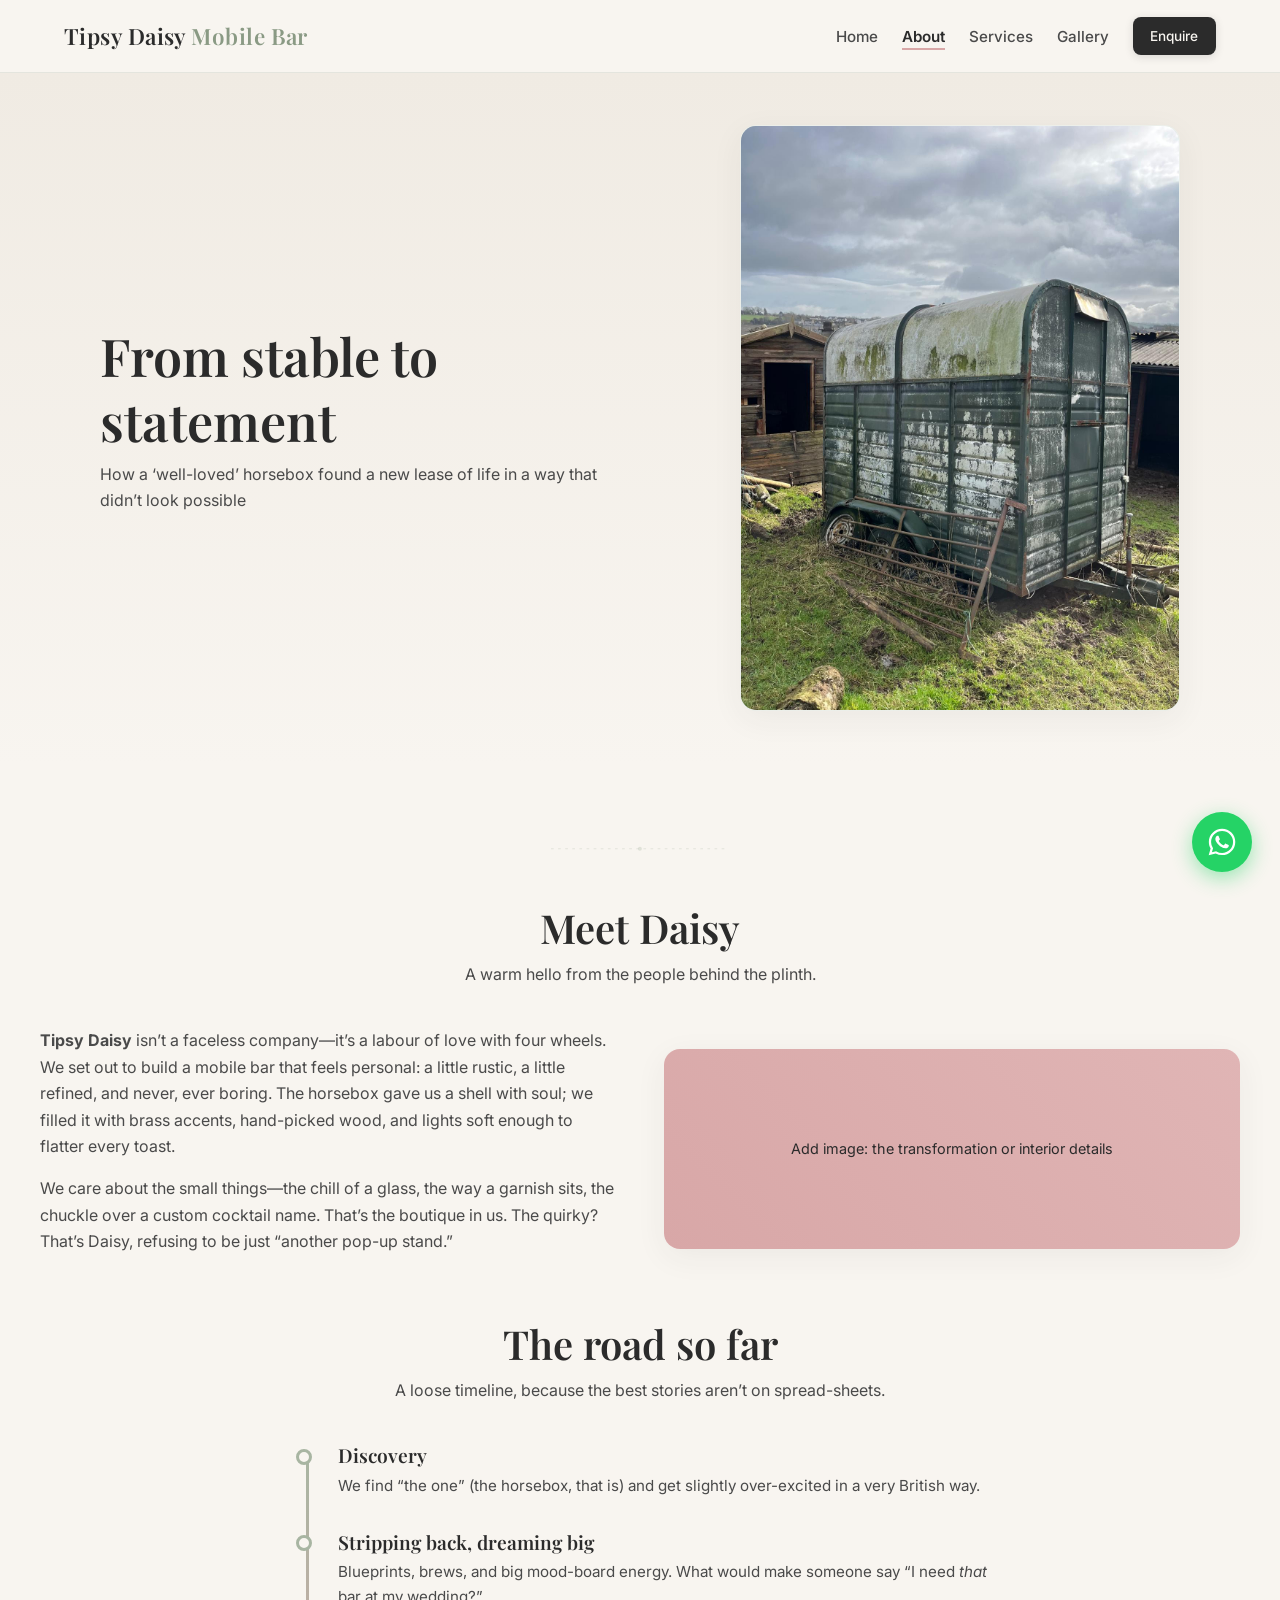
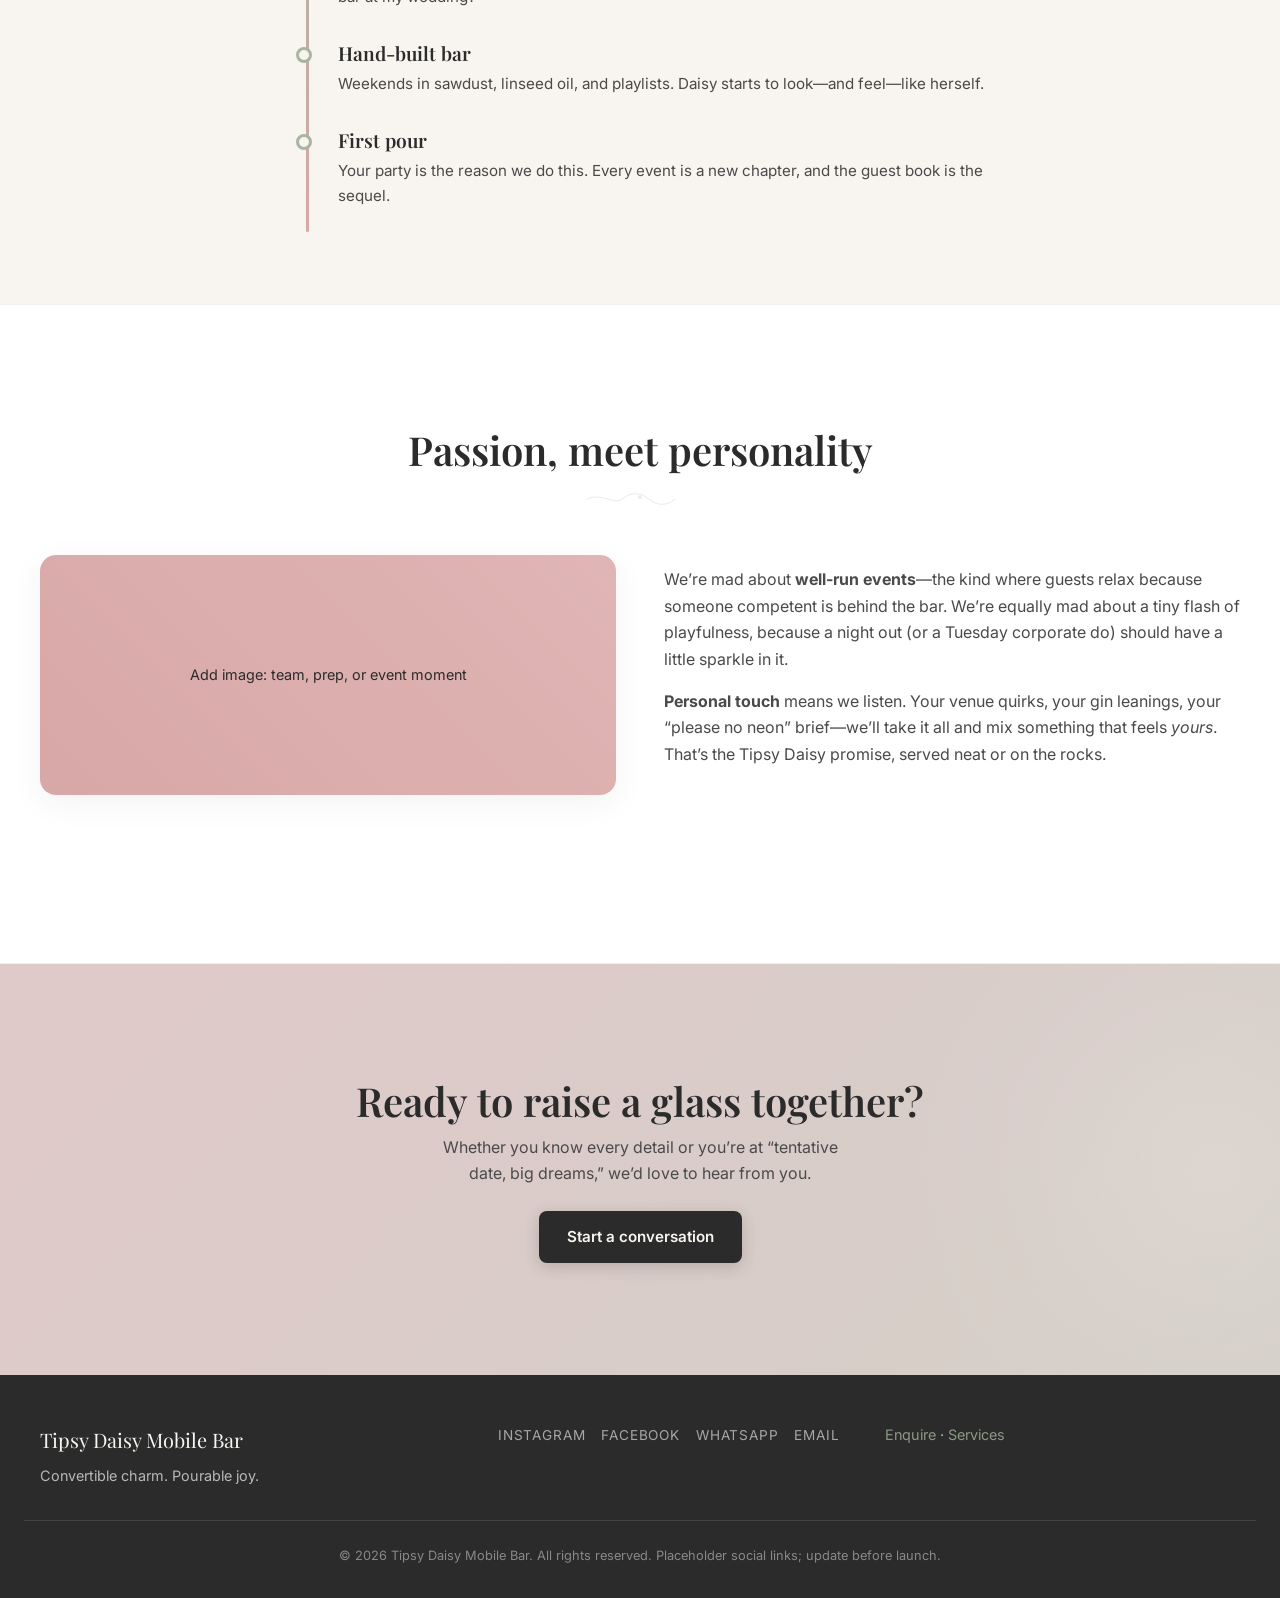
==== about.html @ b62157f1 "Show the original horsebox beside the About story heading. Place the customer’s farmyard photo with " ====
<!DOCTYPE html>
<html lang="en-GB">
  <head>
    <meta charset="utf-8" />
    <meta name="viewport" content="width=device-width, initial-scale=1" />
    <meta
      name="description"
      content="The story of Tipsy Daisy: from horsebox to hand-crafted mobile bar. Passion, personality, and pour-perfect service."
    />
    <title>Our Story | Tipsy Daisy Mobile Bar</title>
    <link rel="canonical" href="https://nyelemma.github.io/Tipsy-Daisy/about.html" />
    <meta name="robots" content="index, follow" />
    <meta name="theme-color" content="#A8B5A2" />
    <meta property="og:type" content="website" />
    <meta property="og:site_name" content="Tipsy Daisy Mobile Bar" />
    <meta property="og:title" content="Our Story | Tipsy Daisy Mobile Bar" />
    <meta property="og:description" content="The story of Tipsy Daisy: from horsebox to hand-crafted mobile bar. Passion, personality, and pour-perfect service." />
    <meta property="og:url" content="https://nyelemma.github.io/Tipsy-Daisy/about.html" />
    <meta property="og:image" content="https://nyelemma.github.io/Tipsy-Daisy/images/hero-horsebox.png" />
    <meta property="og:locale" content="en_GB" />
    <meta name="twitter:card" content="summary_large_image" />
    <meta name="twitter:title" content="Our Story | Tipsy Daisy Mobile Bar" />
    <meta name="twitter:description" content="The story of Tipsy Daisy: from horsebox to hand-crafted mobile bar. Passion, personality, and pour-perfect service." />
    <meta name="twitter:image" content="https://nyelemma.github.io/Tipsy-Daisy/images/hero-horsebox.png" />
    <link rel="icon" href="favicon.svg" type="image/svg+xml" />
    <link rel="preconnect" href="https://fonts.googleapis.com" />
    <link rel="preconnect" href="https://fonts.gstatic.com" crossorigin />
    <link
      href="https://fonts.googleapis.com/css2?family=Inter:wght@400;500;600&family=Playfair+Display:ital,wght@0,500;0,600;0,700;1,500&display=swap"
      rel="stylesheet"
    />
    <link rel="stylesheet" href="css/styles.css" />
  </head>
  <body>
    <a class="skip-link" href="#main">Skip to content</a>
    <header class="site-header" role="banner">
      <div class="header-inner">
        <a class="logo" href="index.html">Tipsy Daisy <span>Mobile Bar</span></a>
        <button
          class="nav-toggle"
          type="button"
          aria-expanded="false"
          aria-controls="primary-nav"
        >
          <span class="sr-only">Menu</span>
          <svg viewBox="0 0 24 24" fill="none" stroke="currentColor" stroke-width="2" aria-hidden="true">
            <path d="M3 6h18M3 12h18M3 18h18" />
          </svg>
        </button>
        <nav class="main-nav" aria-label="Main">
          <ul class="nav-list" id="primary-nav">
            <li><a href="index.html">Home</a></li>
            <li><a href="about.html" aria-current="page">About</a></li>
            <li><a href="services.html">Services</a></li>
            <li><a href="gallery.html">Gallery</a></li>
            <li><a href="contact.html" class="btn btn-primary nav-cta">Enquire</a></li>
          </ul>
        </nav>
      </div>
    </header>

    <main id="main">
      <header class="page-hero page-hero--story">
        <div class="page-hero-story">
          <div class="page-hero-copy">
            <h1>From stable to statement</h1>
            <p>
              How a ‘well-loved’ horsebox found a new lease of life in a way that didn’t look possible
            </p>
          </div>
          <figure class="page-hero-photo">
            <img
              src="images/about-original-horsebox.jpg"
              alt="The original weathered green horsebox in a farmyard, before it was converted into the Tipsy Daisy bar"
              width="1200"
              height="1600"
              loading="eager"
              fetchpriority="high"
            />
          </figure>
        </div>
      </header>

      <section aria-labelledby="story-1">
        <div class="section-inner">
          <svg
            class="floral-divider"
            viewBox="0 0 200 36"
            fill="none"
            xmlns="http://www.w3.org/2000/svg"
            aria-hidden="true"
          >
            <path
              d="M0 20h200"
              stroke="currentColor"
              stroke-width="1.2"
              stroke-dasharray="3 5"
              opacity="0.35"
            />
            <circle cx="100" cy="20" r="2.2" fill="currentColor" opacity="0.4" />
          </svg>
          <h2 id="story-1" class="section-title" style="margin-top: 0">Meet Daisy</h2>
          <p class="section-intro">A warm hello from the people behind the plinth.</p>
          <div class="story-block">
            <div class="story-text">
              <p>
                <strong>Tipsy Daisy</strong> isn’t a faceless company—it’s a labour of love with four
                wheels. We set out to build a mobile bar that feels personal: a little rustic, a
                little refined, and never, ever boring. The horsebox gave us a shell with soul; we
                filled it with brass accents, hand-picked wood, and lights soft enough to flatter
                every toast.
              </p>
              <p>
                We care about the small things—the chill of a glass, the way a garnish sits, the
                chuckle over a custom cocktail name. That’s the boutique in us. The quirky? That’s
                Daisy, refusing to be just “another pop-up stand.”
              </p>
            </div>
            <div class="story-img" role="img" aria-label="Add image: transformation before/after or bar interior">Add image: the transformation or interior details</div>
          </div>

          <h2 class="section-title" style="margin-top: 3rem">The road so far</h2>
          <p class="section-intro">A loose timeline, because the best stories aren’t on spread-sheets.</p>
          <ol class="timeline" aria-label="Milestones">
            <li>
              <h3>Discovery</h3>
              <p>We find “the one” (the horsebox, that is) and get slightly over-excited in a very British way.</p>
            </li>
            <li>
              <h3>Stripping back, dreaming big</h3>
              <p>Blueprints, brews, and big mood-board energy. What would make someone say “I need <em>that</em> bar at my wedding?”</p>
            </li>
            <li>
              <h3>Hand-built bar</h3>
              <p>Weekends in sawdust, linseed oil, and playlists. Daisy starts to look—and feel—like herself.</p>
            </li>
            <li>
              <h3>First pour</h3>
              <p>Your party is the reason we do this. Every event is a new chapter, and the guest book is
                the sequel.</p>
            </li>
          </ol>
        </div>
      </section>

      <section class="testimonials" style="background: var(--white)" aria-labelledby="passion-title">
        <div class="section-inner" style="padding-top: 3.5rem; padding-bottom: 3.5rem">
          <h2 id="passion-title" class="section-title" style="margin-top: 0">Passion, meet personality</h2>
          <svg
            class="floral-divider"
            viewBox="0 0 200 36"
            fill="none"
            xmlns="http://www.w3.org/2000/svg"
            aria-hidden="true"
          >
            <path d="M40 18c20-8 30 8 40 0s20-8 30 0 20 8 30 0" stroke="currentColor" fill="none" stroke-width="1" opacity="0.4" />
            <circle cx="100" cy="16" r="2" fill="currentColor" opacity="0.35" />
          </svg>
          <div class="story-block story-block--reverse">
            <div class="story-text">
              <p>
                We’re mad about <strong>well-run events</strong>—the kind where guests relax because
                someone competent is behind the bar. We’re equally mad about a tiny flash of
                playfulness, because a night out (or a Tuesday corporate do) should have a little
                sparkle in it.
              </p>
              <p>
                <strong>Personal touch</strong> means we listen. Your venue quirks, your gin leanings, your
                “please no neon” brief—we’ll take it all and mix something that feels <em>yours</em>.
                That’s the Tipsy Daisy promise, served neat or on the rocks.
              </p>
            </div>
            <div class="story-img" style="min-height: 240px" role="img" aria-label="Add image: team or prep">
              Add image: team, prep, or event moment
            </div>
          </div>
        </div>
      </section>

      <section class="cta-band" style="background: linear-gradient(135deg, #e0c9c9 0%, #d4cfc8 100%)" aria-labelledby="cta-ab">
        <div class="section-inner" style="padding-top: 3rem; padding-bottom: 3rem">
          <h2 id="cta-ab" style="font-family: var(--font-serif); margin-top: 0">Ready to raise a glass together?</h2>
          <p>Whether you know every detail or you’re at “tentative date, big dreams,” we’d love to hear
            from you.</p>
          <a class="btn btn-primary" href="contact.html">Start a conversation</a>
        </div>
      </section>
    </main>

    <footer class="site-footer" role="contentinfo">
      <div class="footer-inner">
        <div>
          <p class="footer-brand">Tipsy Daisy Mobile Bar</p>
          <p class="mb-0">Convertible charm. Pourable joy.</p>
        </div>
        <div>
          <h2 class="sr-only">Social</h2>
          <ul class="footer-social">
            <li><a href="https://instagram.com/" rel="noopener noreferrer" target="_blank">Instagram</a></li>
            <li><a href="https://facebook.com/" rel="noopener noreferrer" target="_blank">Facebook</a></li>
            <li><a href="https://wa.me/447737043143" rel="noopener noreferrer" target="_blank">WhatsApp</a></li>
            <li><a href="mailto:Harrietpatterson@live.com">Email</a></li>
          </ul>
        </div>
        <div>
          <p>
            <a href="contact.html">Enquire</a> ·
            <a href="services.html">Services</a>
          </p>
        </div>
      </div>
      <div class="footer-bottom">
        © <span id="y"></span> Tipsy Daisy Mobile Bar. All rights reserved. Placeholder social links; update
        before launch.
      </div>
    </footer>
    <script src="js/main.js" defer></script>
  </body>
</html>
---- css/styles.css ----
/* Tipsy Daisy Mobile Bar — main stylesheet */

:root {
  --cream: #F8F5F0;
  --sage: #A8B5A2;
  --sage-dark: #8a9a84;
  --rose: #D8A7A7;
  --rose-deep: #c48f8f;
  --charcoal: #2B2B2B;
  --charcoal-muted: #4a4a4a;
  --white: #ffffff;
  --font-serif: "Playfair Display", Georgia, serif;
  --font-sans: "Inter", "Open Sans", system-ui, sans-serif;
  --shadow-soft: 0 4px 24px rgba(43, 43, 43, 0.08);
  --shadow-card: 0 8px 32px rgba(43, 43, 43, 0.06);
  --radius: 8px;
  --radius-lg: 16px;
  --nav-height: 72px;
  --transition: 0.35s cubic-bezier(0.4, 0, 0.2, 1);
}

*,
*::before,
*::after {
  box-sizing: border-box;
}

html {
  scroll-behavior: smooth;
}

body {
  margin: 0;
  font-family: var(--font-sans);
  font-size: 1rem;
  line-height: 1.65;
  color: var(--charcoal);
  background-color: var(--cream);
  -webkit-font-smoothing: antialiased;
}

img {
  max-width: 100%;
  height: auto;
  display: block;
}

a {
  color: var(--sage-dark);
  text-decoration: none;
  transition: color var(--transition);
}

a:hover {
  color: var(--charcoal);
}

h1, h2, h3, h4 {
  font-family: var(--font-serif);
  font-weight: 600;
  line-height: 1.25;
  color: var(--charcoal);
}

h1 { font-size: clamp(2rem, 5vw, 3.25rem); }
h2 { font-size: clamp(1.75rem, 3.5vw, 2.5rem); }
h3 { font-size: 1.35rem; }
h4 { font-size: 1.1rem; }

p { margin: 0 0 1rem; }
p:last-child { margin-bottom: 0; }

/* Skip link */
.skip-link {
  position: absolute;
  top: -100px;
  left: 1rem;
  z-index: 2000;
  padding: 0.75rem 1rem;
  background: var(--charcoal);
  color: var(--cream);
  border-radius: var(--radius);
  font-weight: 600;
}

.skip-link:focus {
  top: 1rem;
}

/* Sticky header */
.site-header {
  position: sticky;
  top: 0;
  z-index: 1000;
  background: rgba(248, 245, 240, 0.92);
  backdrop-filter: blur(12px);
  -webkit-backdrop-filter: blur(12px);
  border-bottom: 1px solid rgba(168, 181, 162, 0.25);
  transition: box-shadow var(--transition);
}

.site-header.is-scrolled {
  box-shadow: var(--shadow-soft);
}

.header-inner {
  max-width: 1200px;
  margin: 0 auto;
  padding: 1rem 1.5rem;
  display: flex;
  align-items: center;
  justify-content: space-between;
  min-height: var(--nav-height);
}

.logo {
  font-family: var(--font-serif);
  font-size: clamp(1.15rem, 2.5vw, 1.4rem);
  font-weight: 600;
  color: var(--charcoal);
  letter-spacing: 0.02em;
}

.logo span {
  color: var(--sage-dark);
}

.logo:hover {
  color: var(--charcoal);
}

.nav-toggle {
  display: none;
  background: none;
  border: none;
  padding: 0.5rem;
  cursor: pointer;
  color: var(--charcoal);
}

.nav-toggle svg {
  width: 28px;
  height: 28px;
}

.nav-list {
  list-style: none;
  margin: 0;
  padding: 0;
  display: flex;
  flex-wrap: wrap;
  align-items: center;
  gap: 0.5rem 1.5rem;
}

.nav-list a {
  color: var(--charcoal-muted);
  font-weight: 500;
  font-size: 0.95rem;
  position: relative;
  padding: 0.25rem 0;
}

.nav-list a::after {
  content: "";
  position: absolute;
  left: 0;
  bottom: 0;
  width: 0;
  height: 2px;
  background: var(--rose);
  transition: width var(--transition);
}

.nav-list a:hover::after,
.nav-list a[aria-current="page"]::after {
  width: 100%;
}

.nav-list a[aria-current="page"] {
  color: var(--charcoal);
  font-weight: 600;
}

.nav-list a.nav-cta {
  color: var(--cream);
  margin-top: 0.25rem;
  padding: 0.5rem 1.1rem;
  font-size: 0.85rem;
  border-radius: var(--radius);
  box-shadow: 0 2px 8px rgba(43, 43, 43, 0.15);
}

.nav-list a.nav-cta::after {
  display: none;
}

.nav-list a.nav-cta:hover {
  color: var(--cream);
  background: var(--charcoal-muted);
}

@media (min-width: 768px) {
  .nav-list a.nav-cta {
    margin-top: 0;
  }
}

/* Buttons */
.btn {
  display: inline-flex;
  align-items: center;
  justify-content: center;
  gap: 0.5rem;
  padding: 0.85rem 1.75rem;
  font-family: var(--font-sans);
  font-size: 0.95rem;
  font-weight: 600;
  border: none;
  border-radius: var(--radius);
  cursor: pointer;
  transition: transform 0.2s ease, box-shadow var(--transition), background var(--transition), color var(--transition);
}

.btn:active {
  transform: scale(0.98);
}

.btn-primary {
  background: var(--charcoal);
  color: var(--cream);
  box-shadow: 0 4px 16px rgba(43, 43, 43, 0.2);
}

.btn-primary:hover {
  background: var(--charcoal-muted);
  color: var(--white);
  box-shadow: 0 6px 20px rgba(43, 43, 43, 0.25);
}

.btn-secondary {
  background: var(--white);
  color: var(--charcoal);
  border: 2px solid var(--sage);
}

.btn-secondary:hover {
  background: var(--sage);
  color: var(--charcoal);
  border-color: var(--sage);
}

.btn-rose {
  background: var(--rose);
  color: var(--charcoal);
}

.btn-rose:hover {
  background: var(--rose-deep);
  color: var(--charcoal);
}

.btn-block {
  width: 100%;
}

.btn-group {
  display: flex;
  flex-wrap: wrap;
  gap: 1rem;
  margin-top: 1.5rem;
}

/* Hero */
.hero {
  position: relative;
  min-height: 85vh;
  display: flex;
  align-items: center;
  overflow: hidden;
  background: linear-gradient(
    135deg,
    var(--cream) 0%,
    #f0ebe3 50%,
    #e8e2d8 100%
  );
}

.hero::before {
  content: "";
  position: absolute;
  inset: 0;
  background-image: url("data:image/svg+xml,%3Csvg width='60' height='60' viewBox='0 0 60 60' xmlns='http://www.w3.org/2000/svg'%3E%3Cg fill='none' fill-rule='evenodd'%3E%3Cg fill='%23A8B5A2' fill-opacity='0.12'%3E%3Cpath d='M36 34v-4h-2v4h-4v2h4v4h2v-4h4v-2h-4zm0-30V0h-2v4h-4v2h4v4h2V6h4V4h-4zM6 34v-4H4v4H0v2h4v4h2v-4h4v-2H6zM6 4V0H4v4H0v2h4v4h2V6h4V4H6z'/%3E%3C/g%3E%3C/g%3E%3C/svg%3E");
  opacity: 0.5;
  pointer-events: none;
  z-index: 0;
}

.hero-parallax {
  position: absolute;
  inset: 0;
  will-change: transform;
  z-index: 0;
  background: radial-gradient(ellipse 80% 50% at 50% 40%, rgba(216, 167, 167, 0.12) 0%, transparent 55%),
    radial-gradient(ellipse 60% 40% at 80% 20%, rgba(168, 181, 162, 0.15) 0%, transparent 50%);
  transform: translateZ(0);
}

.hero-inner {
  position: relative;
  z-index: 1;
  max-width: 1200px;
  margin: 0 auto;
  padding: 4rem 1.5rem 5rem;
  width: 100%;
  display: grid;
  grid-template-columns: 1fr;
  gap: 2.5rem;
  align-items: center;
}

@media (min-width: 900px) {
  .hero-inner {
    grid-template-columns: 1.1fr 0.9fr;
    padding-top: 3rem;
    padding-bottom: 4rem;
  }
}

.hero-content {
  opacity: 0;
  animation: fadeInUp 1s ease 0.15s forwards;
}

@keyframes fadeInUp {
  from {
    opacity: 0;
    transform: translateY(24px);
  }
  to {
    opacity: 1;
    transform: translateY(0);
  }
}

.hero h1 {
  margin: 0 0 1rem;
  max-width: 16ch;
}

.lead {
  font-size: 1.15rem;
  color: var(--charcoal-muted);
  max-width: 38ch;
  margin: 0 0 0.5rem;
}

.hero-image-wrap {
  opacity: 0;
  animation: fadeInUp 1s ease 0.4s forwards;
  position: relative;
  border-radius: var(--radius-lg);
  overflow: hidden;
  /* Portrait photo: frame reads vertical; cover = no stretch, may crop edges */
  aspect-ratio: 3 / 4;
  max-height: min(62vh, 460px);
  width: 100%;
  max-width: 400px;
  margin-inline: auto;
  background: linear-gradient(145deg, var(--sage) 0%, #c4cfc0 100%);
  box-shadow: var(--shadow-card);
  border: 1px solid rgba(255, 255, 255, 0.4);
  min-height: 200px;
  display: block;
  justify-self: center;
}

@media (min-width: 900px) {
  .hero-image-wrap {
    max-width: 400px;
    max-height: min(68vh, 520px);
    margin-inline: auto 0;
    justify-self: end;
  }
}

.hero-image-wrap img {
  position: absolute;
  inset: 0;
  width: 100%;
  height: 100%;
  object-fit: cover;
  object-position: center;
  display: block;
}

.hero-placeholder {
  text-align: center;
  color: var(--charcoal);
  font-size: 0.95rem;
  padding: 1.5rem;
  font-weight: 500;
  opacity: 0.9;
}

/* Section layout */
section {
  padding: 4rem 1.5rem;
  opacity: 0;
  animation: sectionIn 0.8s ease forwards;
}

section:nth-of-type(even) {
  animation-delay: 0.05s;
}

@keyframes sectionIn {
  to { opacity: 1; }
}

.section-inner {
  max-width: 1200px;
  margin: 0 auto;
}

.section-title {
  text-align: center;
  margin: 0 auto 0.5rem;
  max-width: 20ch;
}

.section-intro {
  text-align: center;
  color: var(--charcoal-muted);
  max-width: 50ch;
  margin: 0 auto 2.5rem;
}

/* Floral divider */
.floral-divider {
  display: block;
  max-width: 200px;
  height: 32px;
  margin: 0 auto 2.5rem;
  color: var(--sage);
  opacity: 0.75;
}

.floral-divider--wide {
  max-width: 280px;
  height: 40px;
  margin: 1rem auto 0;
}

/* About preview */
.about-preview {
  display: grid;
  gap: 2rem;
  align-items: center;
}

@media (min-width: 768px) {
  .about-preview {
    grid-template-columns: 1fr 1fr;
    gap: 3rem;
  }
}

.about-text p {
  color: var(--charcoal-muted);
  margin-bottom: 1rem;
}

.about-illus {
  position: relative;
  border-radius: var(--radius-lg);
  overflow: hidden;
  aspect-ratio: 1 / 1;
  min-height: 0;
  width: 100%;
  max-width: 340px;
  margin-inline: auto;
  background: var(--charcoal);
  box-shadow: var(--shadow-card);
  transition: transform var(--transition), box-shadow var(--transition);
}

@media (min-width: 768px) {
  .about-illus {
    max-width: 300px;
    margin-inline: 0 0;
    justify-self: end;
  }
}

.about-illus img {
  position: absolute;
  inset: 0;
  width: 100%;
  height: 100%;
  object-fit: cover;
  object-position: center;
  display: block;
}

.about-illus:hover {
  transform: translateY(-4px);
  box-shadow: 0 12px 40px rgba(43, 43, 43, 0.1);
}

/* Service cards */
.cards-grid {
  display: grid;
  gap: 1.5rem;
  grid-template-columns: 1fr;
}

@media (min-width: 600px) {
  .cards-grid {
    grid-template-columns: repeat(2, 1fr);
  }
}

@media (min-width: 1000px) {
  .cards-grid {
    grid-template-columns: repeat(4, 1fr);
  }
}

.service-card,
.feature-card {
  background: var(--white);
  border-radius: var(--radius-lg);
  padding: 1.75rem;
  box-shadow: var(--shadow-card);
  border: 1px solid rgba(168, 181, 162, 0.2);
  transition: transform var(--transition), box-shadow var(--transition);
}

.service-card:hover,
.feature-card:hover {
  transform: translateY(-6px);
  box-shadow: 0 16px 48px rgba(43, 43, 43, 0.1);
}

.service-icon {
  width: 56px;
  height: 56px;
  border-radius: 50%;
  background: linear-gradient(135deg, var(--sage) 0%, #c5cfc1 100%);
  display: flex;
  align-items: center;
  justify-content: center;
  margin-bottom: 1rem;
  color: var(--charcoal);
  font-size: 0.7rem;
  text-transform: uppercase;
  letter-spacing: 0.05em;
  font-weight: 600;
  border: 2px solid rgba(255, 255, 255, 0.8);
}

.service-card p {
  font-size: 0.95rem;
  color: var(--charcoal-muted);
  margin: 0;
}

/* Why us grid */
.why-grid {
  display: grid;
  gap: 1.25rem;
  grid-template-columns: 1fr;
}

@media (min-width: 600px) {
  .why-grid {
    grid-template-columns: repeat(2, 1fr);
  }
}

@media (min-width: 900px) {
  .why-grid {
    grid-template-columns: repeat(4, 1fr);
  }
}

.feature-card h4 {
  margin: 0 0 0.5rem;
  color: var(--sage-dark);
}

/* Gallery */
.gallery-preview {
  display: grid;
  grid-template-columns: repeat(2, minmax(0, 1fr));
  gap: 0.75rem;
}

@media (min-width: 600px) {
  .gallery-preview {
    grid-template-columns: repeat(3, minmax(0, 1fr));
    gap: 1rem;
  }
}

.gallery-tile,
.gallery-item {
  aspect-ratio: 1;
  background: var(--sage);
  background: linear-gradient(145deg, #c5cfc1 0%, var(--sage) 100%);
  border-radius: var(--radius);
  display: flex;
  align-items: center;
  justify-content: center;
  text-align: center;
  font-size: 0.8rem;
  color: var(--charcoal);
  padding: 0.75rem;
  overflow: hidden;
  position: relative;
  border: 1px solid rgba(255, 255, 255, 0.35);
  transition: transform var(--transition);
}

.gallery-tile img,
.gallery-item img {
  width: 100%;
  height: 100%;
  object-fit: cover;
  transition: transform 0.5s ease;
}

.gallery-tile:hover,
.gallery-item:hover {
  z-index: 1;
}

.gallery-tile:hover img,
.gallery-item:hover .gallery-item-inner {
  transform: scale(1.08);
}

.gallery-tile--placeholder,
.gallery-item--placeholder {
  background: #d4dccd;
}

/* Photo tiles: uniform square, cover (no stretch) */
.gallery-tile--photo {
  padding: 0;
  border: 1px solid rgba(255, 255, 255, 0.35);
}

.gallery-tile--photo > img {
  position: absolute;
  inset: 0;
  width: 100%;
  height: 100%;
  object-fit: cover;
  object-position: center;
}

/* Full gallery page — same cell size, same gaps */
.gallery-page-grid {
  display: grid;
  grid-template-columns: repeat(2, minmax(0, 1fr));
  gap: 0.75rem;
  margin-top: 0.5rem;
}

@media (min-width: 520px) {
  .gallery-page-grid {
    grid-template-columns: repeat(3, minmax(0, 1fr));
    gap: 1rem;
  }
}

@media (min-width: 900px) {
  .gallery-page-grid {
    grid-template-columns: repeat(4, minmax(0, 1fr));
  }
}

button.gallery-tile--lightbox {
  display: block;
  width: 100%;
  margin: 0;
  padding: 0;
  border: none;
  font: inherit;
  cursor: zoom-in;
  border-radius: var(--radius);
  aspect-ratio: 1;
  position: relative;
  overflow: hidden;
  background: #d4dccd;
  border: 1px solid rgba(255, 255, 255, 0.35);
  transition: transform 0.35s ease, box-shadow 0.35s ease;
}

button.gallery-tile--lightbox:focus {
  outline: 2px solid var(--sage);
  outline-offset: 2px;
}

button.gallery-tile--lightbox:hover {
  z-index: 1;
  transform: scale(1.02);
  box-shadow: var(--shadow-card);
}

button.gallery-tile--lightbox img {
  position: absolute;
  inset: 0;
  width: 100%;
  height: 100%;
  object-fit: cover;
  object-position: center;
  display: block;
  transition: transform 0.45s ease;
}

button.gallery-tile--lightbox:hover img {
  transform: scale(1.04);
}

/* Gallery page: buttons as tiles */
.gallery-mosaic {
  display: grid;
  grid-template-columns: repeat(auto-fill, minmax(140px, 1fr));
  gap: 0.75rem;
  margin-top: 0.5rem;
}

button.gallery-item {
  width: 100%;
  border: none;
  cursor: zoom-in;
  font: inherit;
  padding: 0;
  border-radius: var(--radius);
  aspect-ratio: 1;
  color: var(--charcoal);
  font-size: 0.75rem;
  text-align: center;
  display: flex;
  align-items: center;
  justify-content: center;
}

button.gallery-item:focus {
  outline: 2px solid var(--sage);
  outline-offset: 2px;
}

button.gallery-item--wide {
  grid-column: 1 / -1;
  aspect-ratio: 21 / 9;
  min-height: 140px;
  font-size: 0.85rem;
}

button.gallery-item--wide .gallery-item-inner {
  font-size: 0.9rem;
}

.tip-gallery {
  margin-top: 2.5rem;
  color: var(--charcoal-muted);
  max-width: 50ch;
  margin-left: auto;
  margin-right: auto;
  font-size: 0.95rem;
}

.tip-gallery code {
  font-size: 0.9em;
  background: rgba(168, 181, 162, 0.25);
  padding: 0.1em 0.35em;
  border-radius: 4px;
}

.gallery-item-inner {
  position: relative;
  width: 100%;
  height: 100%;
  display: flex;
  align-items: center;
  justify-content: center;
  font-weight: 500;
  font-size: 0.8rem;
  line-height: 1.3;
  transition: transform 0.5s ease;
}

/* Testimonials */
.testimonials {
  background: var(--white);
  border-top: 1px solid rgba(168, 181, 162, 0.2);
  border-bottom: 1px solid rgba(168, 181, 162, 0.2);
}

.testimonial-grid {
  display: grid;
  gap: 1.5rem;
  grid-template-columns: 1fr;
}

@media (min-width: 768px) {
  .testimonial-grid {
    grid-template-columns: repeat(3, 1fr);
  }
}

.testimonial-card {
  background: var(--cream);
  padding: 1.75rem;
  border-radius: var(--radius-lg);
  border-left: 4px solid var(--rose);
  box-shadow: var(--shadow-soft);
  font-style: italic;
  color: var(--charcoal-muted);
  transition: transform var(--transition);
}

.testimonial-card:hover {
  transform: translateY(-3px);
}

.testimonial-card cite {
  display: block;
  margin-top: 1rem;
  font-style: normal;
  font-weight: 600;
  color: var(--charcoal);
  font-family: var(--font-serif);
}

/* CTA band */
.cta-band {
  text-align: center;
  background: linear-gradient(135deg, var(--sage) 0%, #b8c2b2 100%);
  color: var(--charcoal);
  position: relative;
  overflow: hidden;
}

.cta-band::after {
  content: "";
  position: absolute;
  top: -50%;
  right: -20%;
  width: 50%;
  height: 200%;
  background: radial-gradient(circle, rgba(255, 255, 255, 0.15) 0%, transparent 60%);
  pointer-events: none;
}

.cta-band .section-inner {
  position: relative;
  z-index: 1;
}

.cta-band h2 {
  color: var(--charcoal);
  margin: 0 0 0.5rem;
}

.cta-band p {
  max-width: 40ch;
  margin: 0 auto 1.5rem;
  color: var(--charcoal-muted);
}

/* Page hero (inner pages) */
.page-hero {
  padding: 3rem 1.5rem 2.5rem;
  text-align: center;
  background: linear-gradient(180deg, #f0ebe3 0%, var(--cream) 100%);
}

.page-hero h1 {
  margin: 0 0 0.5rem;
}

.page-hero p {
  color: var(--charcoal-muted);
  max-width: 50ch;
  margin: 0 auto;
}

.page-hero--story {
  padding-bottom: 3.25rem;
}

.page-hero-story {
  max-width: 1080px;
  margin: 0 auto;
  display: grid;
  gap: 1.75rem;
  align-items: center;
  justify-items: center;
}

.page-hero-copy {
  max-width: 36rem;
}

.page-hero-photo {
  margin: 0;
  width: min(100%, 420px);
  border-radius: var(--radius-lg);
  overflow: hidden;
  background: #d5ddd2;
  box-shadow: var(--shadow-card);
  border: 1px solid rgba(255, 255, 255, 0.55);
}

.page-hero-photo img {
  width: 100%;
  height: auto;
  display: block;
}

@media (min-width: 800px) {
  .page-hero--story {
    text-align: left;
    padding-top: 3.25rem;
    padding-bottom: 3.5rem;
  }

  .page-hero-story {
    grid-template-columns: minmax(0, 1.05fr) minmax(280px, 0.9fr);
    gap: 3.5rem;
    justify-items: stretch;
  }

  .page-hero--story .page-hero-copy p {
    margin-left: 0;
    margin-right: 0;
  }

  .page-hero-photo {
    justify-self: end;
    width: min(100%, 440px);
  }
}

/* About page */
.story-block {
  display: grid;
  gap: 2rem;
  margin-bottom: 3rem;
  align-items: center;
}

.story-block:nth-child(even) {
  direction: ltr;
}

@media (min-width: 800px) {
  .story-block {
    grid-template-columns: 1fr 1fr;
    gap: 3rem;
  }
  .story-block--reverse {
    direction: rtl;
  }
  .story-block--reverse > * {
    direction: ltr;
  }
}

.story-text p {
  color: var(--charcoal-muted);
  margin-bottom: 1rem;
}

.story-img {
  min-height: 200px;
  border-radius: var(--radius-lg);
  background: linear-gradient(45deg, var(--rose) 0%, #e0b5b5 100%);
  display: flex;
  align-items: center;
  justify-content: center;
  color: var(--charcoal);
  font-size: 0.9rem;
  text-align: center;
  padding: 1.5rem;
  box-shadow: var(--shadow-card);
}

/* Timeline */
.timeline {
  max-width: 700px;
  margin: 0 auto;
  padding: 0;
  list-style: none;
  position: relative;
}

.timeline::before {
  content: "";
  position: absolute;
  left: 0;
  top: 0.5rem;
  bottom: 0.5rem;
  width: 3px;
  background: linear-gradient(180deg, var(--sage), var(--rose));
  border-radius: 2px;
}

@media (min-width: 600px) {
  .timeline {
    padding-left: 0;
  }
  .timeline::before {
    left: 1rem;
  }
}

.timeline li {
  position: relative;
  padding: 0 0 2rem 2rem;
}

@media (min-width: 600px) {
  .timeline li {
    padding-left: 3rem;
  }
}

.timeline li::before {
  content: "";
  position: absolute;
  left: -6px;
  top: 0.35rem;
  width: 16px;
  height: 16px;
  background: var(--cream);
  border: 3px solid var(--sage);
  border-radius: 50%;
  z-index: 1;
}

@media (min-width: 600px) {
  .timeline li::before {
    left: 0.35rem;
  }
}

.timeline h3 {
  font-size: 1.2rem;
  margin: 0 0 0.35rem;
}

.timeline p {
  color: var(--charcoal-muted);
  font-size: 0.95rem;
  margin: 0;
}

/* Services page */
.service-section {
  margin-bottom: 3.5rem;
  padding-bottom: 3rem;
  border-bottom: 1px solid rgba(168, 181, 162, 0.25);
}

.service-section:last-of-type {
  border-bottom: none;
  margin-bottom: 0;
  padding-bottom: 0;
}

.service-section h2 {
  display: flex;
  align-items: center;
  gap: 0.75rem;
  margin: 0 0 0.5rem;
  flex-wrap: wrap;
}

.service-section .section-tag {
  font-size: 0.75rem;
  font-weight: 600;
  text-transform: uppercase;
  letter-spacing: 0.08em;
  color: var(--sage-dark);
  font-family: var(--font-sans);
}

.included-list {
  list-style: none;
  margin: 1.25rem 0 1.5rem;
  padding: 0;
}

.included-list li {
  position: relative;
  padding-left: 1.75rem;
  margin-bottom: 0.5rem;
  color: var(--charcoal-muted);
}

.included-list li::before {
  content: "✿";
  position: absolute;
  left: 0;
  color: var(--rose);
  font-size: 0.85em;
}

/* Wedding breakfast / buffet image grid */
.buffet-gallery {
  display: grid;
  grid-template-columns: repeat(2, minmax(0, 1fr));
  gap: 0.75rem;
  margin: 0.5rem 0 1.75rem;
}

@media (min-width: 600px) {
  .buffet-gallery {
    grid-template-columns: repeat(4, minmax(0, 1fr));
    gap: 1rem;
  }
}

/* Form */
.form-section {
  max-width: 640px;
  margin: 0 auto;
}

.form-intro {
  text-align: center;
  margin-bottom: 2rem;
  color: var(--charcoal-muted);
}

.form-grid {
  display: grid;
  gap: 1.25rem;
}

.form-row {
  display: grid;
  gap: 1.25rem;
}

@media (min-width: 600px) {
  .form-row--2 {
    grid-template-columns: 1fr 1fr;
  }
}

label {
  display: block;
  font-size: 0.875rem;
  font-weight: 600;
  color: var(--charcoal);
  margin-bottom: 0.4rem;
}

input,
select,
textarea {
  width: 100%;
  padding: 0.85rem 1rem;
  font-family: var(--font-sans);
  font-size: 1rem;
  border: 1px solid rgba(43, 43, 43, 0.15);
  border-radius: var(--radius);
  background: var(--white);
  color: var(--charcoal);
  transition: border-color var(--transition), box-shadow var(--transition);
}

input:focus,
select:focus,
textarea:focus {
  outline: none;
  border-color: var(--sage);
  box-shadow: 0 0 0 3px rgba(168, 181, 162, 0.35);
}

input:invalid:not(:focus):not(:placeholder-shown),
select:invalid:not(:focus),
textarea:invalid:not(:focus):not(:placeholder-shown) {
  border-color: #c45c5c;
}

textarea {
  min-height: 140px;
  resize: vertical;
}

.field-error {
  font-size: 0.8rem;
  color: #9a3d3d;
  margin-top: 0.35rem;
  display: none;
}

.field-error.is-visible {
  display: block;
}

.form-success {
  display: none;
  text-align: center;
  padding: 2.5rem;
  background: var(--white);
  border-radius: var(--radius-lg);
  border: 2px solid var(--sage);
  box-shadow: var(--shadow-card);
  margin-top: 1.5rem;
}

.form-success.is-visible {
  display: block;
  animation: fadeInUp 0.5s ease;
}

.form-success h3 {
  margin: 0 0 0.5rem;
  color: var(--sage-dark);
}

/* Lightbox */
.lightbox {
  position: fixed;
  inset: 0;
  z-index: 2000;
  background: rgba(43, 43, 43, 0.9);
  display: flex;
  align-items: center;
  justify-content: center;
  padding: 1.5rem;
  opacity: 0;
  visibility: hidden;
  transition: opacity 0.3s ease, visibility 0.3s ease;
}

.lightbox.is-open {
  opacity: 1;
  visibility: visible;
}

.lightbox-inner {
  max-width: min(900px, 100%);
  max-height: 90vh;
  position: relative;
  background: var(--cream);
  border-radius: var(--radius-lg);
  overflow: hidden;
  box-shadow: 0 20px 60px rgba(0, 0, 0, 0.4);
  transform: scale(0.95);
  transition: transform 0.3s ease;
}

.lightbox.is-open .lightbox-inner {
  transform: scale(1);
}

.lightbox img {
  width: 100%;
  max-height: 75vh;
  object-fit: contain;
  background: var(--charcoal);
}

.lightbox img[hidden] {
  display: none !important;
}

.lightbox-placeholder {
  min-height: 200px;
  display: flex;
  align-items: center;
  justify-content: center;
  padding: 2rem 1.5rem;
  background: linear-gradient(180deg, #e8e2d8, var(--cream));
  color: var(--charcoal-muted);
  font-size: 1rem;
  font-weight: 500;
}

.lightbox-placeholder[hidden] {
  display: none !important;
}

.lightbox-cap {
  padding: 1rem 1.25rem;
  font-size: 0.9rem;
  color: var(--charcoal-muted);
}

.lightbox-close {
  position: absolute;
  top: 0.75rem;
  right: 0.75rem;
  width: 40px;
  height: 40px;
  border: none;
  background: var(--charcoal);
  color: var(--cream);
  border-radius: 50%;
  font-size: 1.5rem;
  line-height: 1;
  cursor: pointer;
  z-index: 2;
  transition: background var(--transition);
}

.lightbox-close:hover {
  background: var(--charcoal-muted);
}

/* Footer */
.site-footer {
  background: var(--charcoal);
  color: #b8b8b8;
  padding: 3rem 1.5rem 2rem;
  font-size: 0.9rem;
}

.footer-inner {
  max-width: 1200px;
  margin: 0 auto;
  display: grid;
  gap: 2rem;
  text-align: center;
}

@media (min-width: 700px) {
  .footer-inner {
    grid-template-columns: 1.2fr 1fr 1fr;
    text-align: left;
    align-items: start;
  }
}

.footer-brand {
  font-family: var(--font-serif);
  font-size: 1.25rem;
  color: var(--cream);
  margin: 0 0 0.5rem;
}

.footer-social {
  list-style: none;
  margin: 0;
  padding: 0;
  display: flex;
  gap: 1rem;
  justify-content: center;
  flex-wrap: wrap;
}

@media (min-width: 700px) {
  .footer-social {
    justify-content: flex-start;
  }
}

.footer-social a {
  color: #a8a7a7;
  font-size: 0.85rem;
  text-transform: uppercase;
  letter-spacing: 0.06em;
  transition: color var(--transition);
}

.footer-social a:hover {
  color: var(--rose);
}

.footer-bottom {
  margin-top: 2rem;
  padding-top: 1.5rem;
  border-top: 1px solid #444;
  text-align: center;
  font-size: 0.8rem;
  color: #888;
}

/* Floating WhatsApp button */
.whatsapp-fab {
  position: fixed;
  right: 1.25rem;
  bottom: 1.25rem;
  z-index: 1500;
  width: 56px;
  height: 56px;
  border-radius: 50%;
  background: #25d366;
  color: #fff;
  display: flex;
  align-items: center;
  justify-content: center;
  box-shadow: 0 6px 20px rgba(37, 211, 102, 0.45);
  transition: transform var(--transition), box-shadow var(--transition);
}

.whatsapp-fab:hover {
  color: #fff;
  transform: translateY(-3px) scale(1.05);
  box-shadow: 0 10px 28px rgba(37, 211, 102, 0.55);
}

.whatsapp-fab:focus-visible {
  outline: 3px solid var(--charcoal);
  outline-offset: 3px;
}

.whatsapp-fab svg {
  width: 32px;
  height: 32px;
  fill: currentColor;
}

@media (min-width: 768px) {
  .whatsapp-fab {
    width: 60px;
    height: 60px;
    right: 1.75rem;
    bottom: 1.75rem;
  }
}

/* WhatsApp inline button (e.g. contact page) */
.btn-whatsapp {
  background: #25d366;
  color: #fff;
}

.btn-whatsapp:hover {
  background: #1ebe5b;
  color: #fff;
}

.btn-whatsapp svg {
  width: 20px;
  height: 20px;
  fill: currentColor;
}

.contact-direct {
  display: flex;
  flex-wrap: wrap;
  gap: 1rem;
  justify-content: center;
  margin: 1.5rem 0 0.5rem;
}

/* Mobile nav */
@media (max-width: 767px) {
  .nav-toggle {
    display: block;
  }

  .nav-list {
    position: fixed;
    top: var(--nav-height);
    left: 0;
    right: 0;
    background: var(--cream);
    flex-direction: column;
    padding: 1.5rem;
    gap: 0;
    border-bottom: 1px solid rgba(168, 181, 162, 0.3);
    box-shadow: var(--shadow-soft);
    transform: translateY(-100%);
    opacity: 0;
    visibility: hidden;
    transition: transform 0.35s ease, opacity 0.35s ease, visibility 0.35s;
  }

  .nav-list.is-open {
    transform: translateY(0);
    opacity: 1;
    visibility: visible;
  }

  .nav-list li {
    width: 100%;
  }

  .nav-list a {
    display: block;
    padding: 0.85rem 0;
    border-bottom: 1px solid rgba(0, 0, 0, 0.06);
  }
}

/* Utilities */
.text-center { text-align: center; }
.mt-1 { margin-top: 1rem; }
.mb-0 { margin-bottom: 0; }

.sr-only {
  position: absolute;
  width: 1px;
  height: 1px;
  padding: 0;
  margin: -1px;
  overflow: hidden;
  clip: rect(0, 0, 0, 0);
  border: 0;
}

@media (prefers-reduced-motion: reduce) {
  html { scroll-behavior: auto; }
  *,
  *::before,
  *::after {
    animation-duration: 0.01ms !important;
    animation-iteration-count: 1 !important;
    transition-duration: 0.01ms !important;
  }
  .hero-parallax { transform: none !important; }
}
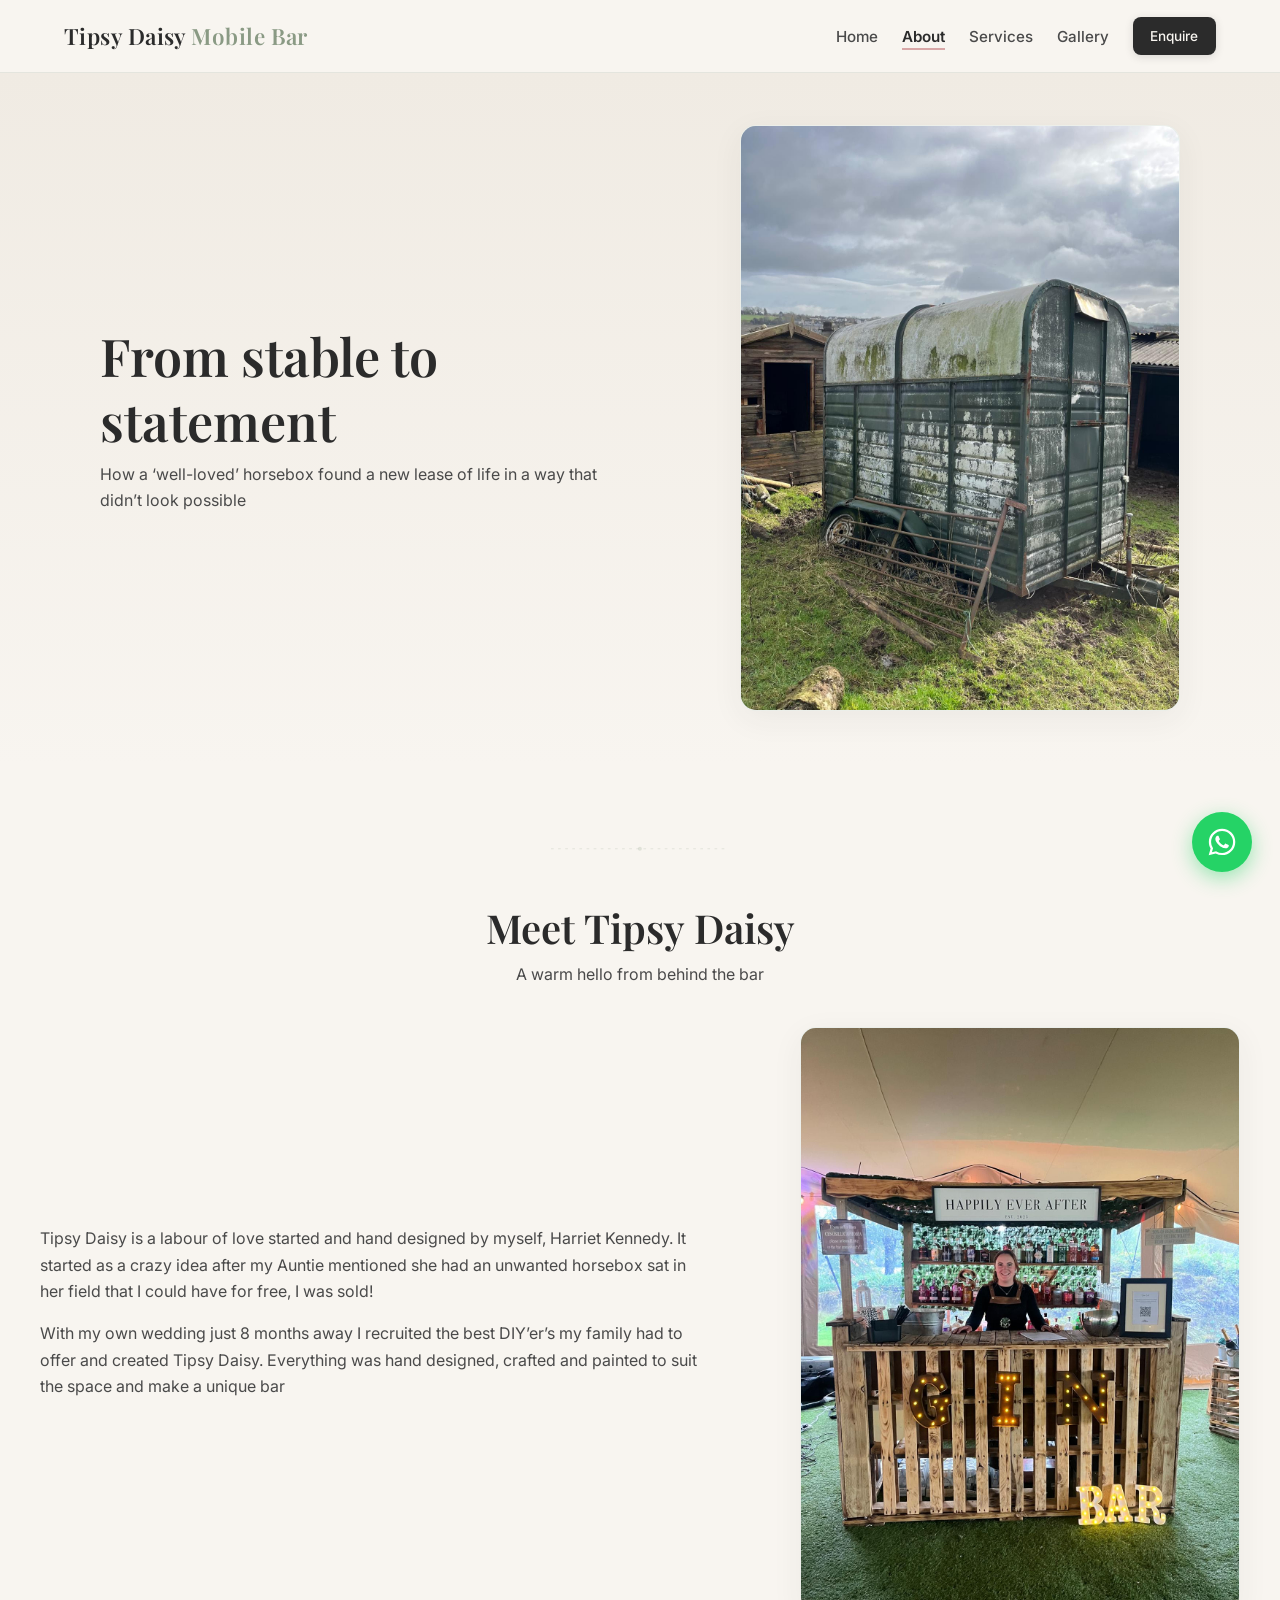
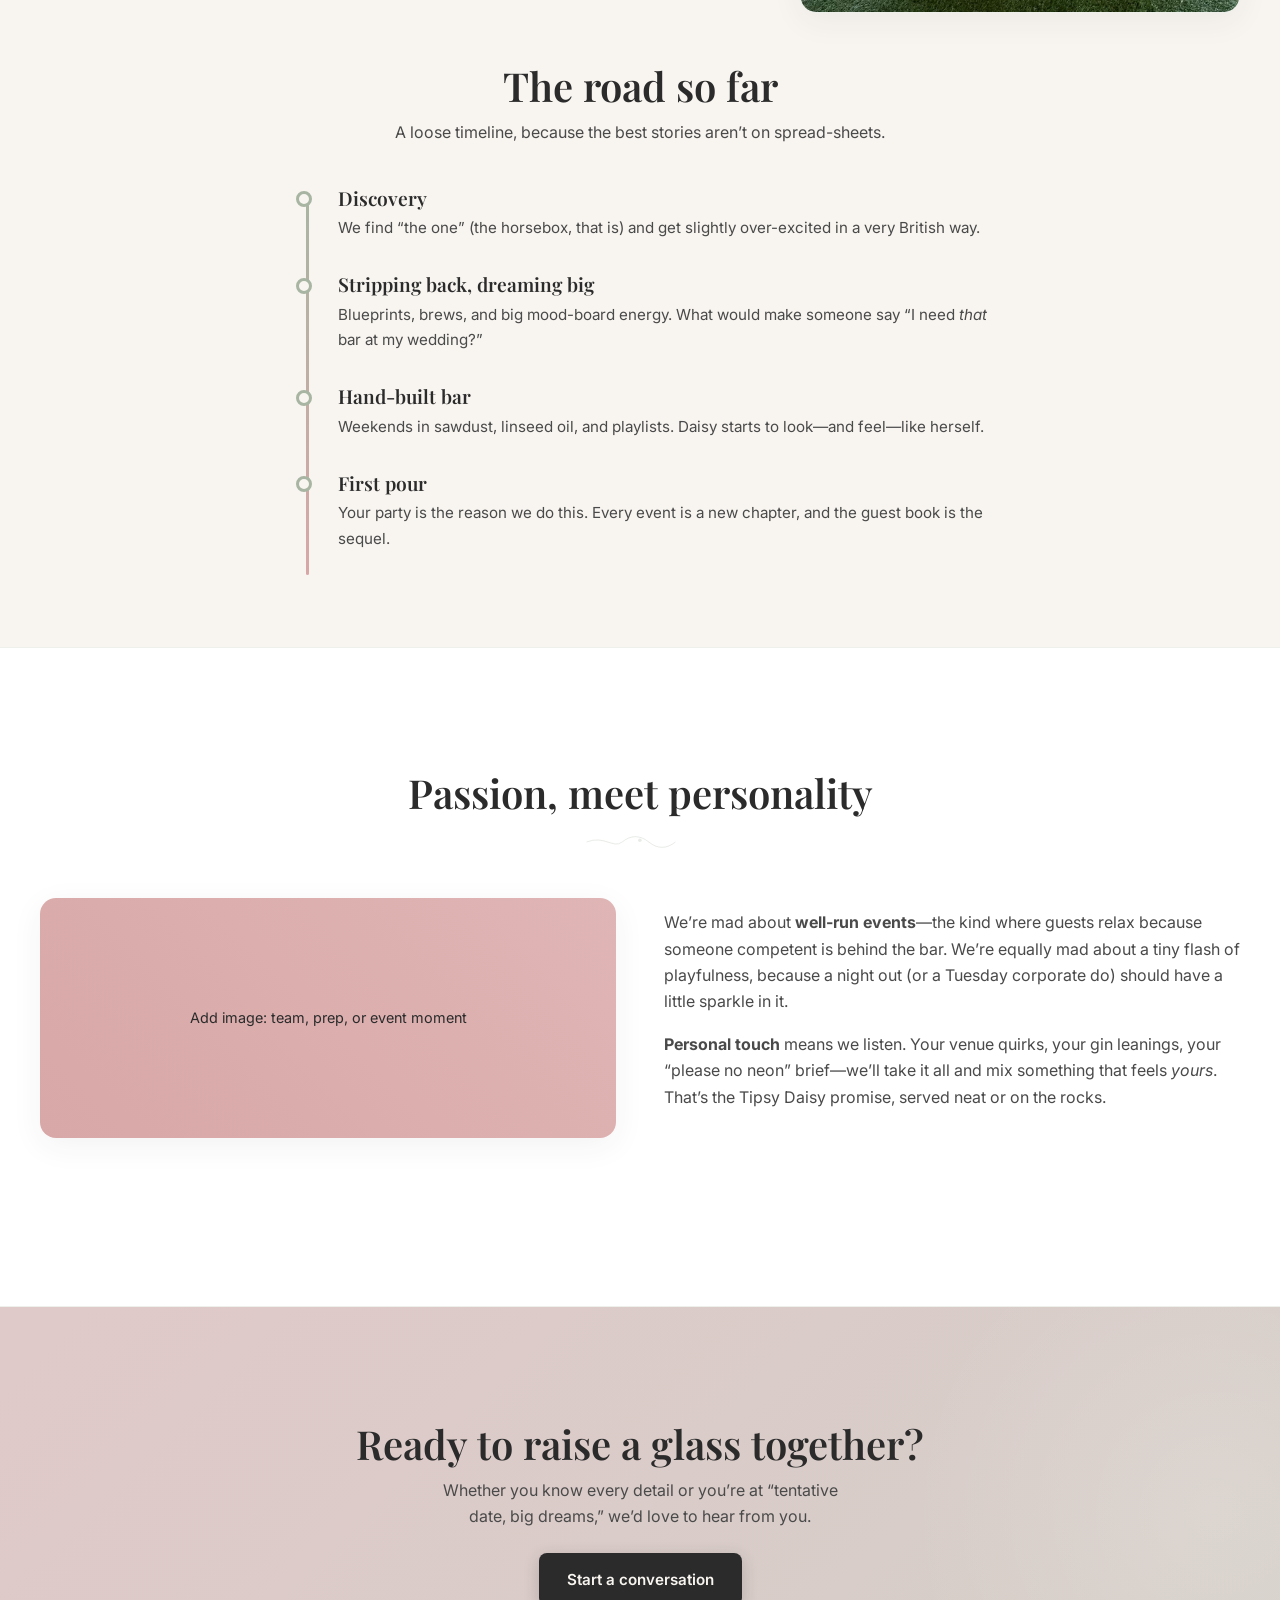
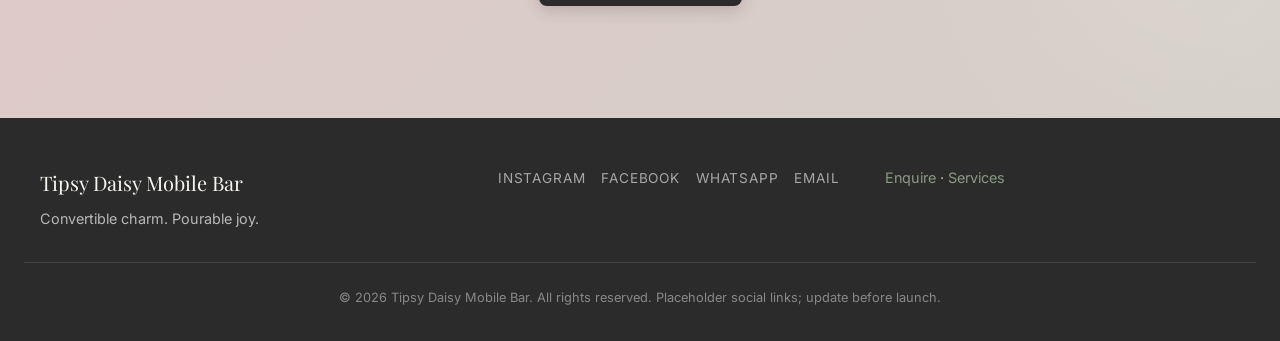
==== commit 47b87688: "Replace the Meet Daisy section with Harriet’s story and bar photo. Use the customer’s heading, intro" ====
--- a/about.html
+++ b/about.html
@@ -99,24 +99,30 @@
             />
             <circle cx="100" cy="20" r="2.2" fill="currentColor" opacity="0.4" />
           </svg>
-          <h2 id="story-1" class="section-title" style="margin-top: 0">Meet Daisy</h2>
-          <p class="section-intro">A warm hello from the people behind the plinth.</p>
-          <div class="story-block">
+          <h2 id="story-1" class="section-title" style="margin-top: 0">Meet Tipsy Daisy</h2>
+          <p class="section-intro">A warm hello from behind the bar</p>
+          <div class="story-block story-block--portrait">
+            <figure class="story-photo">
+              <img
+                src="images/about-harriet-bar.jpg"
+                alt="Harriet Kennedy behind the wooden Tipsy Daisy gin bar, with a Happily Ever After sign and illuminated GIN BAR letters"
+                width="1200"
+                height="1600"
+                loading="lazy"
+              />
+            </figure>
             <div class="story-text">
               <p>
-                <strong>Tipsy Daisy</strong> isn’t a faceless company—it’s a labour of love with four
-                wheels. We set out to build a mobile bar that feels personal: a little rustic, a
-                little refined, and never, ever boring. The horsebox gave us a shell with soul; we
-                filled it with brass accents, hand-picked wood, and lights soft enough to flatter
-                every toast.
-              </p>
-              <p>
-                We care about the small things—the chill of a glass, the way a garnish sits, the
-                chuckle over a custom cocktail name. That’s the boutique in us. The quirky? That’s
-                Daisy, refusing to be just “another pop-up stand.”
+                Tipsy Daisy is a labour of love started and hand designed by myself, Harriet Kennedy.
+                It started as a crazy idea after my Auntie mentioned she had an unwanted horsebox sat
+                in her field that I could have for free, I was sold!
+              </p>
+              <p>
+                With my own wedding just 8 months away I recruited the best DIY’er’s my family had to
+                offer and created Tipsy Daisy. Everything was hand designed, crafted and painted to
+                suit the space and make a unique bar
               </p>
             </div>
-            <div class="story-img" role="img" aria-label="Add image: transformation before/after or bar interior">Add image: the transformation or interior details</div>
           </div>
 
           <h2 class="section-title" style="margin-top: 3rem">The road so far</h2>
--- a/css/styles.css
+++ b/css/styles.css
@@ -977,6 +977,34 @@
   margin-bottom: 1rem;
 }
 
+.story-photo {
+  margin: 0;
+  width: min(100%, 440px);
+  justify-self: center;
+  border-radius: var(--radius-lg);
+  overflow: hidden;
+  background: #d5ddd2;
+  box-shadow: var(--shadow-card);
+  border: 1px solid rgba(255, 255, 255, 0.55);
+}
+
+.story-photo img {
+  width: 100%;
+  height: auto;
+  display: block;
+}
+
+@media (min-width: 800px) {
+  .story-block--portrait {
+    grid-template-columns: minmax(0, 1.15fr) minmax(260px, 0.85fr);
+  }
+
+  .story-block--portrait .story-photo {
+    order: 2;
+    justify-self: end;
+  }
+}
+
 .story-img {
   min-height: 200px;
   border-radius: var(--radius-lg);
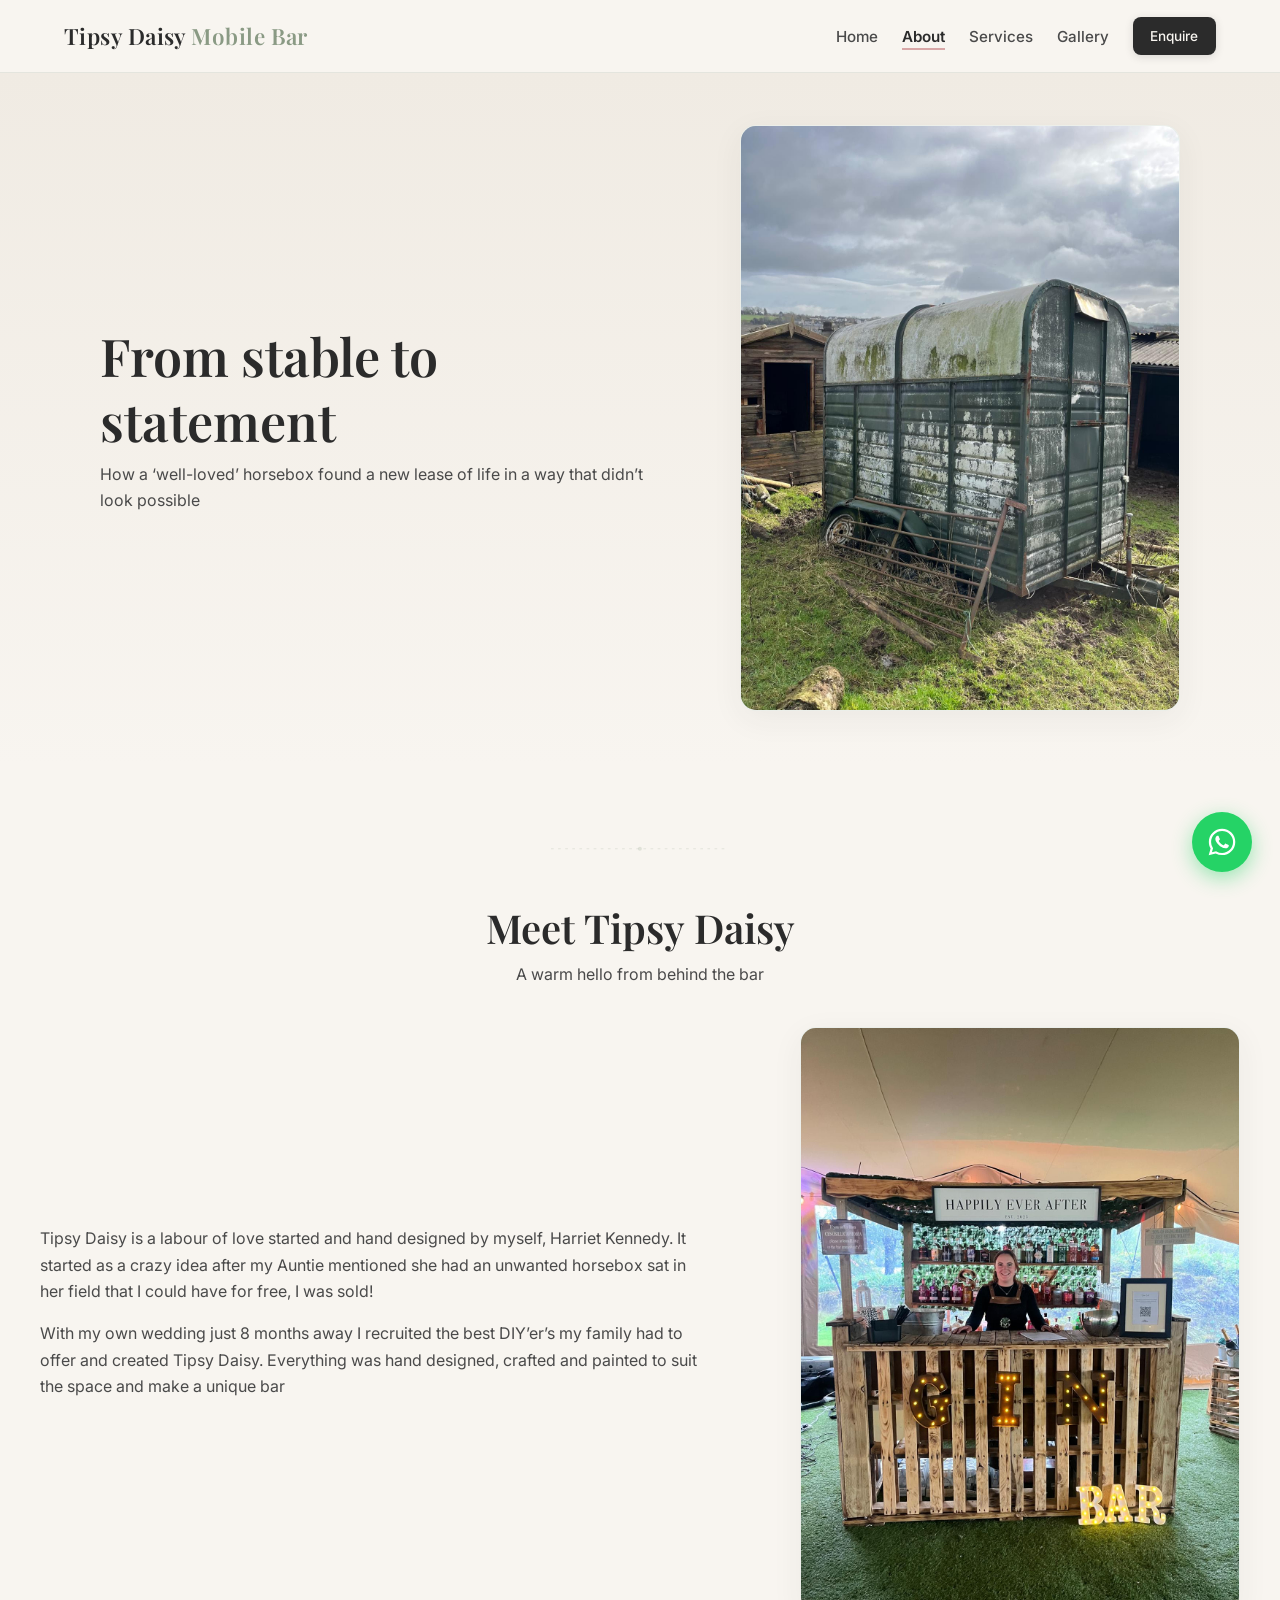
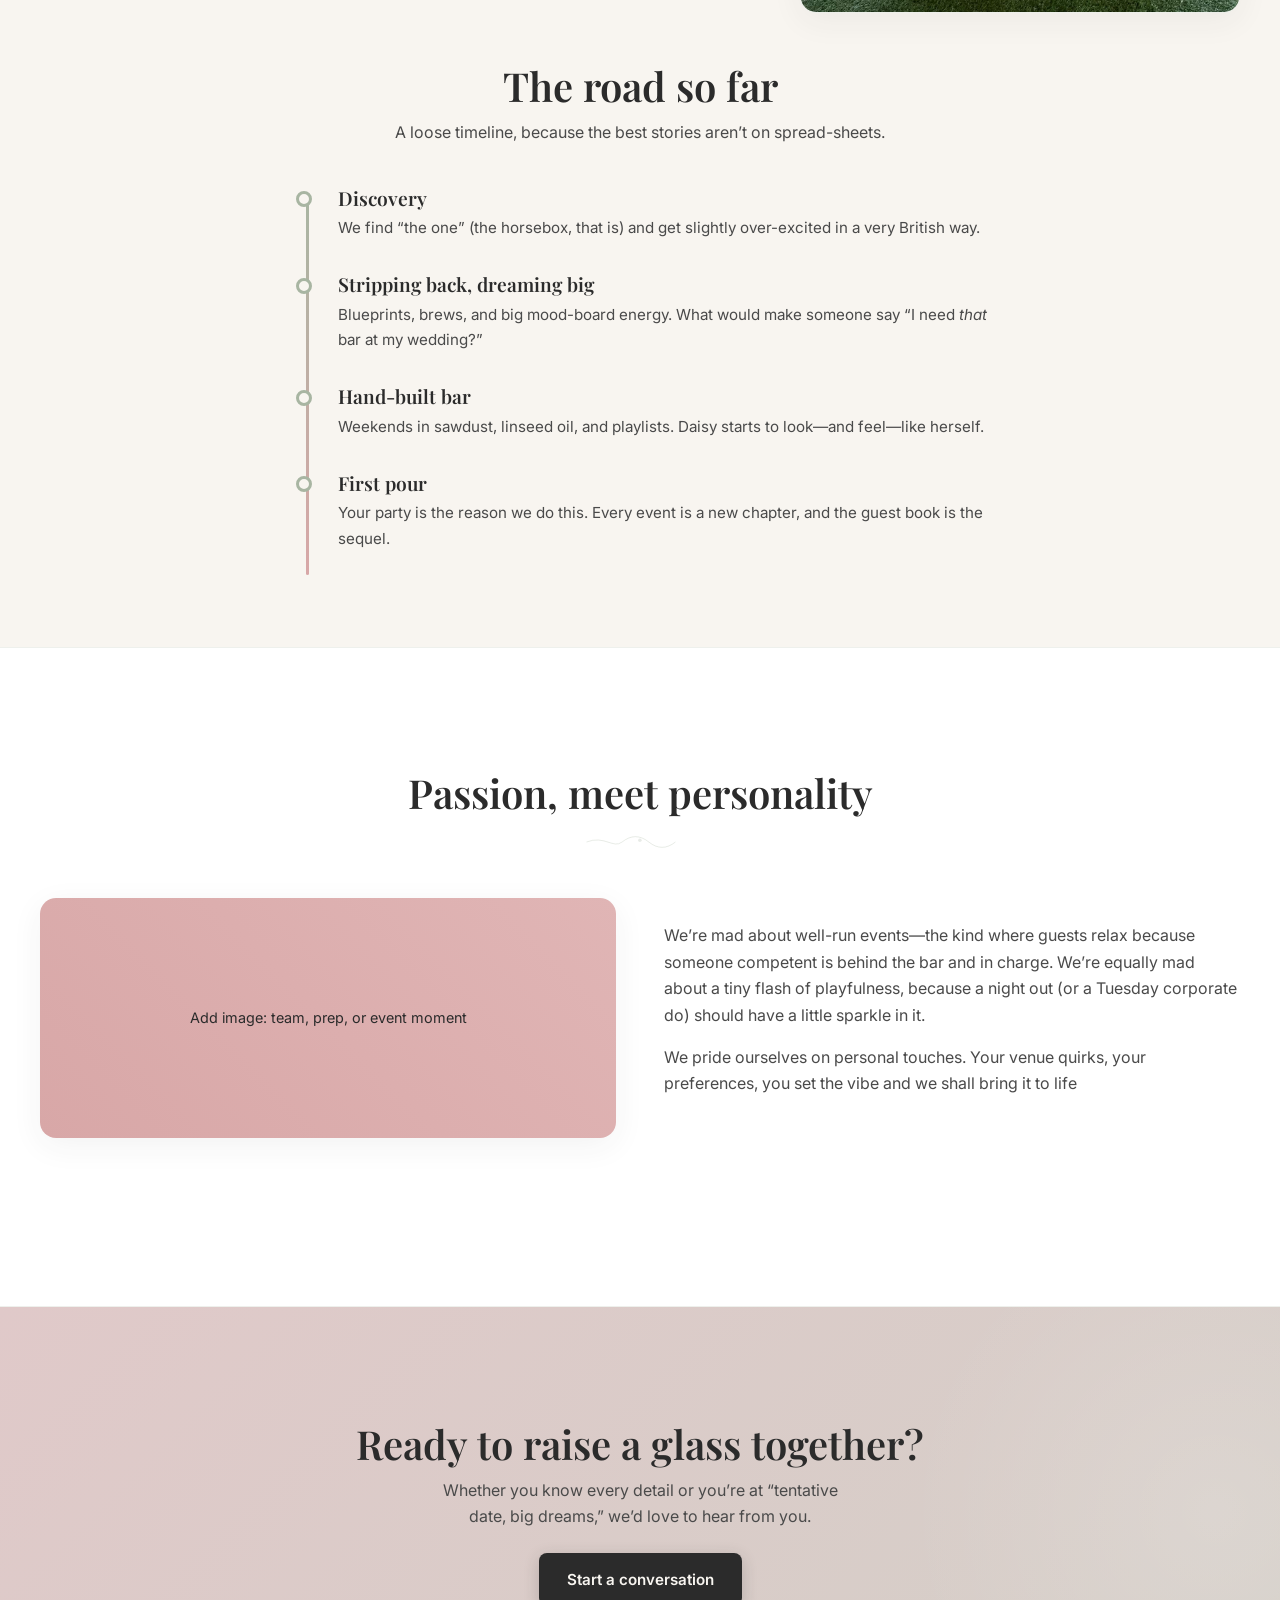
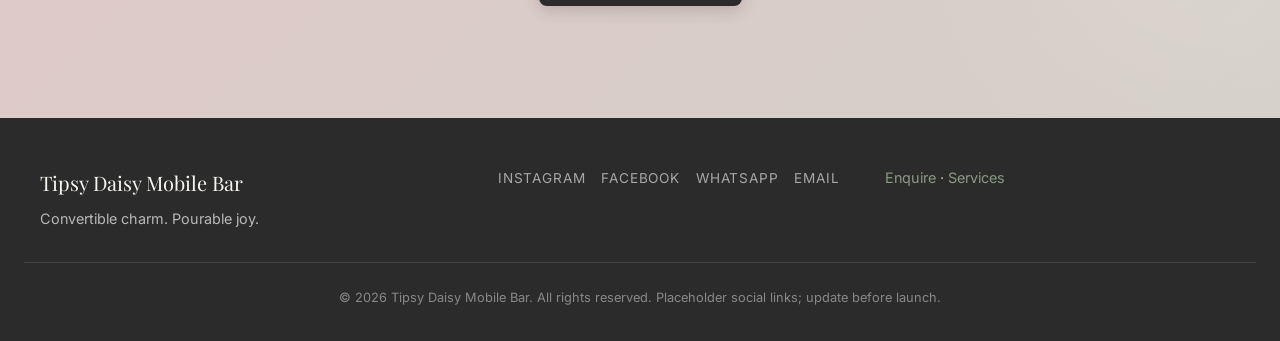
==== commit 6dae5b58: "Update the homepage hero and rewrite the services copy. Use the horsebox photo as the top background" ====
--- a/about.html
+++ b/about.html
@@ -165,15 +165,13 @@
           <div class="story-block story-block--reverse">
             <div class="story-text">
               <p>
-                We’re mad about <strong>well-run events</strong>—the kind where guests relax because
-                someone competent is behind the bar. We’re equally mad about a tiny flash of
-                playfulness, because a night out (or a Tuesday corporate do) should have a little
-                sparkle in it.
-              </p>
-              <p>
-                <strong>Personal touch</strong> means we listen. Your venue quirks, your gin leanings, your
-                “please no neon” brief—we’ll take it all and mix something that feels <em>yours</em>.
-                That’s the Tipsy Daisy promise, served neat or on the rocks.
+                We’re mad about well-run events—the kind where guests relax because someone competent is
+                behind the bar and in charge. We’re equally mad about a tiny flash of playfulness, because
+                a night out (or a Tuesday corporate do) should have a little sparkle in it.
+              </p>
+              <p>
+                We pride ourselves on personal touches. Your venue quirks, your preferences, you set the
+                vibe and we shall bring it to life
               </p>
             </div>
             <div class="story-img" style="min-height: 240px" role="img" aria-label="Add image: team or prep">
--- a/css/styles.css
+++ b/css/styles.css
@@ -394,6 +394,98 @@
   display: block;
 }
 
+.hero--photo {
+  align-items: flex-end;
+  min-height: min(92vh, 880px);
+  background: var(--charcoal);
+  color: var(--cream);
+}
+
+.hero--photo::before,
+.hero--photo .hero-parallax {
+  display: none;
+}
+
+.hero-bg {
+  position: absolute;
+  inset: 0;
+  z-index: 0;
+}
+
+.hero-bg img {
+  width: 100%;
+  height: 100%;
+  object-fit: cover;
+  object-position: center 32%;
+}
+
+.hero--photo::after {
+  content: "";
+  position: absolute;
+  inset: 0;
+  z-index: 1;
+  pointer-events: none;
+  background: linear-gradient(
+    180deg,
+    rgba(43, 43, 43, 0.18) 0%,
+    rgba(43, 43, 43, 0.08) 32%,
+    rgba(43, 43, 43, 0.45) 62%,
+    rgba(43, 43, 43, 0.72) 100%
+  );
+}
+
+.hero--photo .hero-inner {
+  z-index: 2;
+  grid-template-columns: 1fr;
+  padding-top: 8rem;
+  padding-bottom: 4.25rem;
+}
+
+.hero--photo .hero-content {
+  max-width: 40rem;
+  margin-inline: auto;
+  text-align: center;
+}
+
+.hero--photo h1 {
+  color: var(--cream);
+  max-width: 16ch;
+  margin-inline: auto;
+  text-shadow: 0 2px 24px rgba(0, 0, 0, 0.35);
+}
+
+.hero--photo .lead {
+  color: rgba(248, 245, 240, 0.94);
+  margin-inline: auto;
+  text-shadow: 0 1px 12px rgba(0, 0, 0, 0.35);
+}
+
+.hero--photo .btn-group {
+  justify-content: center;
+}
+
+.hero--photo .btn-primary {
+  background: var(--cream);
+  color: var(--charcoal);
+}
+
+.hero--photo .btn-primary:hover {
+  background: var(--white);
+  color: var(--charcoal);
+}
+
+.hero--photo .btn-secondary {
+  background: transparent;
+  color: var(--cream);
+  border-color: rgba(248, 245, 240, 0.9);
+}
+
+.hero--photo .btn-secondary:hover {
+  background: var(--cream);
+  color: var(--charcoal);
+  border-color: var(--cream);
+}
+
 .hero-placeholder {
   text-align: center;
   color: var(--charcoal);
@@ -457,6 +549,7 @@
   display: grid;
   gap: 2rem;
   align-items: center;
+  margin-top: 1.75rem;
 }
 
 @media (min-width: 768px) {
@@ -886,7 +979,7 @@
 
 .page-hero p {
   color: var(--charcoal-muted);
-  max-width: 50ch;
+  max-width: 58ch;
   margin: 0 auto;
 }
 
@@ -1119,6 +1212,34 @@
   font-family: var(--font-sans);
 }
 
+.service-lead {
+  max-width: 62ch;
+  margin: 0 0 0.85rem;
+  font-size: 1.125rem;
+  line-height: 1.45;
+  color: var(--charcoal);
+  font-weight: 500;
+}
+
+.service-copy {
+  max-width: 68ch;
+  color: var(--charcoal-muted);
+}
+
+.service-signoff {
+  max-width: 62ch;
+  margin: 0 0 1.35rem;
+  font-family: var(--font-serif);
+  font-size: 1.25rem;
+  line-height: 1.35;
+  color: var(--charcoal);
+}
+
+.included-list li strong {
+  color: var(--charcoal);
+  font-weight: 600;
+}
+
 .included-list {
   list-style: none;
   margin: 1.25rem 0 1.5rem;
@@ -1128,7 +1249,7 @@
 .included-list li {
   position: relative;
   padding-left: 1.75rem;
-  margin-bottom: 0.5rem;
+  margin-bottom: 0.85rem;
   color: var(--charcoal-muted);
 }
 
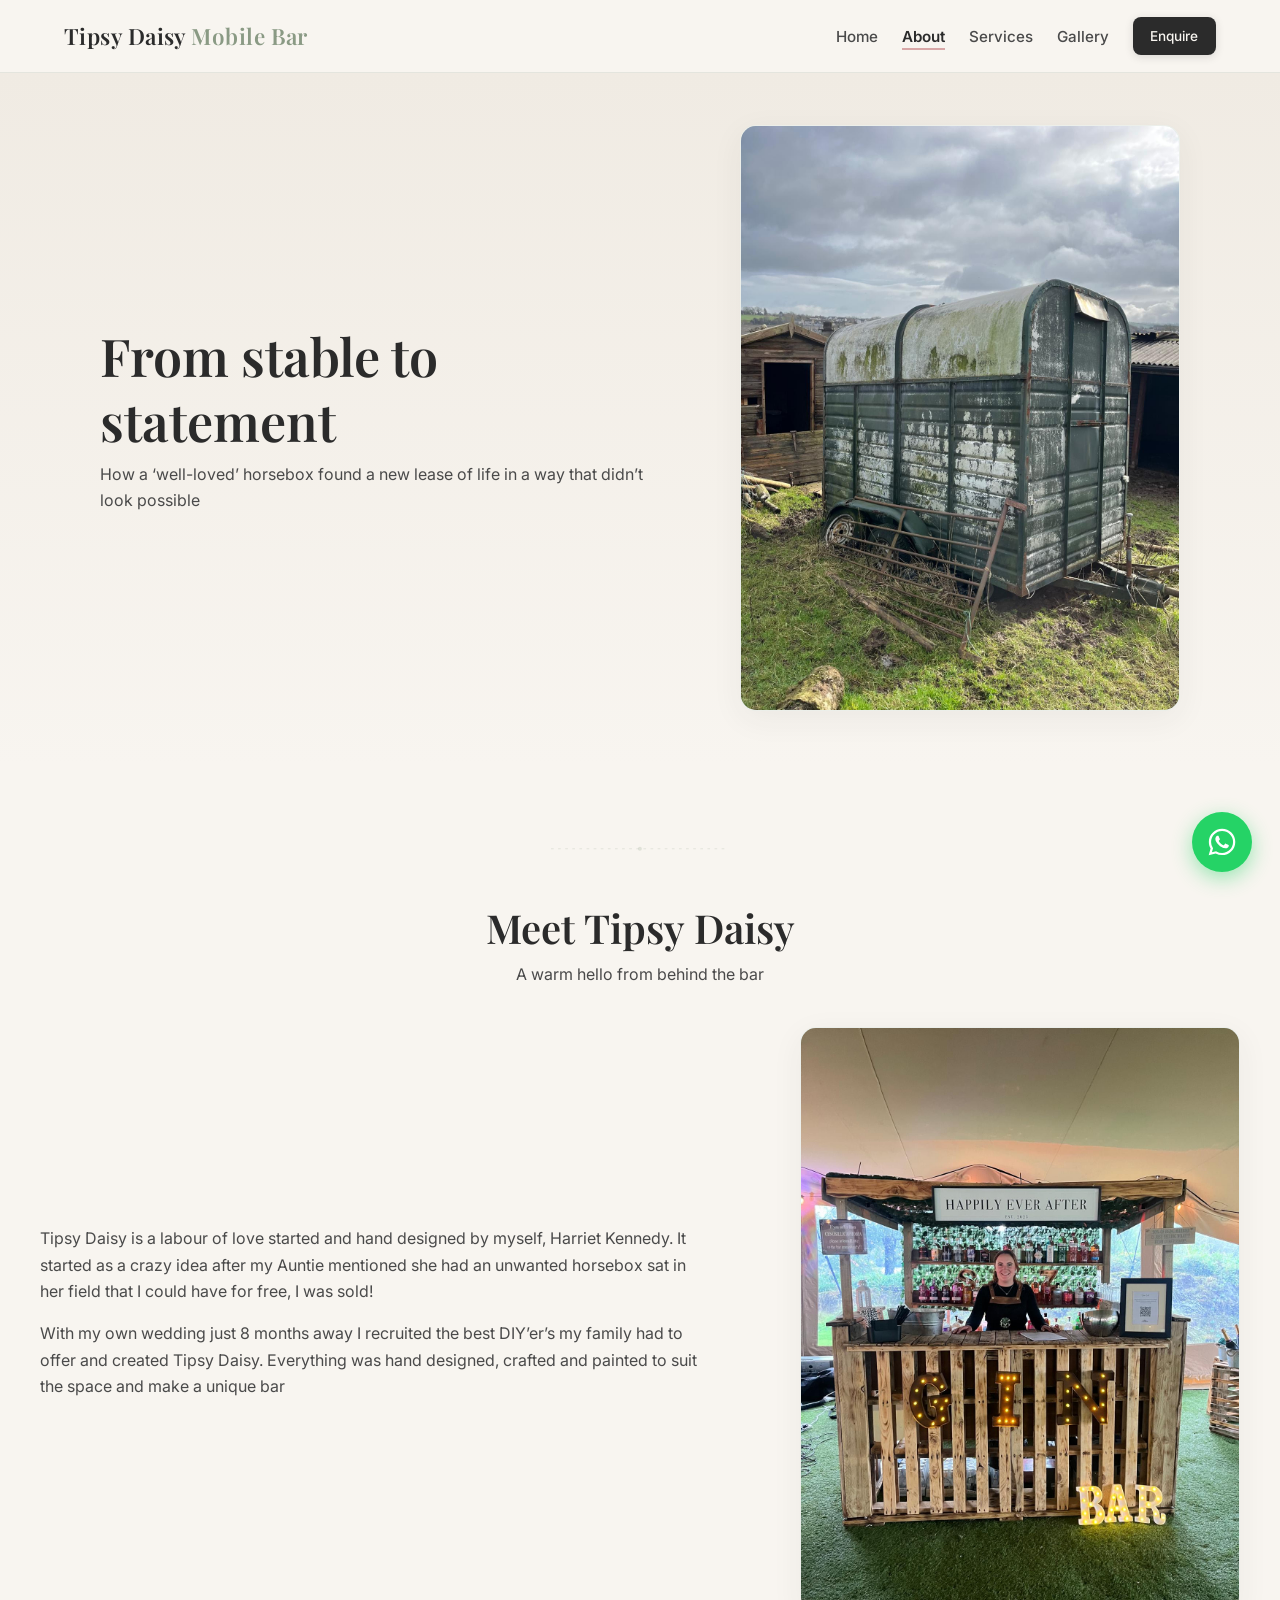
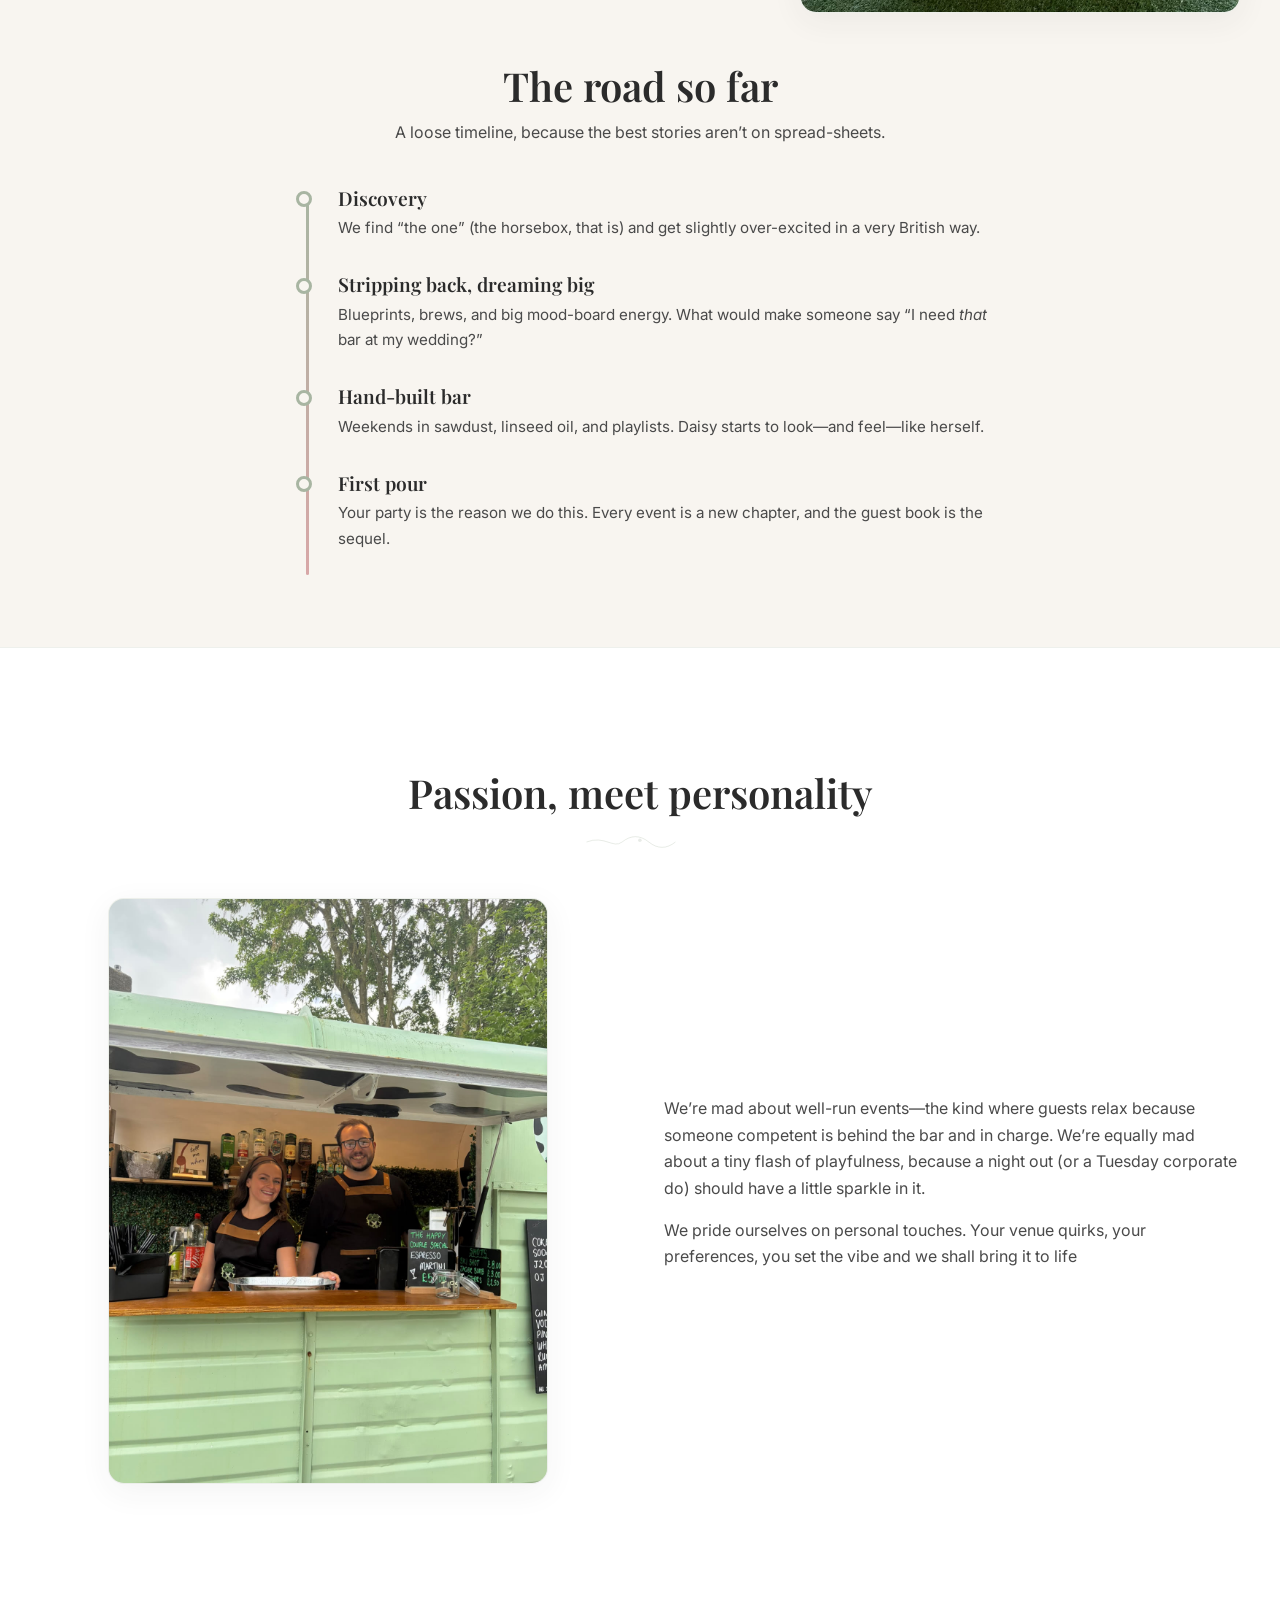
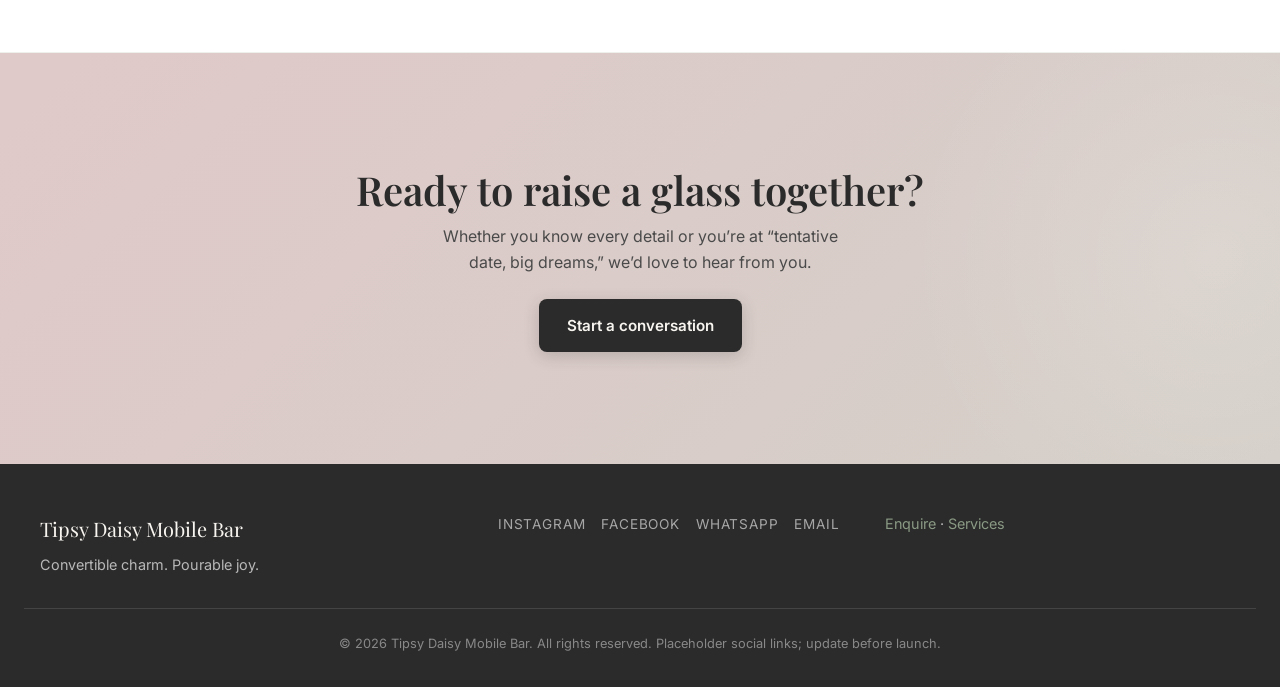
==== commit 42cfb7cf: "Show the team at the hatch in the passion section. Replace the About page placeholder under Passion," ====
--- a/about.html
+++ b/about.html
@@ -174,9 +174,15 @@
                 vibe and we shall bring it to life
               </p>
             </div>
-            <div class="story-img" style="min-height: 240px" role="img" aria-label="Add image: team or prep">
-              Add image: team, prep, or event moment
-            </div>
+            <figure class="story-photo">
+              <img
+                src="images/about-passion-team.jpg"
+                alt="Two Tipsy Daisy bartenders smiling at the serving hatch of the sage green horsebox bar"
+                width="1200"
+                height="1600"
+                loading="lazy"
+              />
+            </figure>
           </div>
         </div>
       </section>
--- a/css/styles.css
+++ b/css/styles.css
@@ -616,7 +616,19 @@
 
 @media (min-width: 1000px) {
   .cards-grid {
-    grid-template-columns: repeat(4, 1fr);
+    grid-template-columns: repeat(6, 1fr);
+  }
+
+  .service-card {
+    grid-column: span 2;
+  }
+
+  .service-card:nth-child(4) {
+    grid-column: 2 / span 2;
+  }
+
+  .service-card:nth-child(5) {
+    grid-column: 4 / span 2;
   }
 }
 
@@ -646,11 +658,13 @@
   justify-content: center;
   margin-bottom: 1rem;
   color: var(--charcoal);
-  font-size: 0.7rem;
-  text-transform: uppercase;
-  letter-spacing: 0.05em;
-  font-weight: 600;
   border: 2px solid rgba(255, 255, 255, 0.8);
+}
+
+.service-icon svg {
+  width: 28px;
+  height: 28px;
+  display: block;
 }
 
 .service-card p {
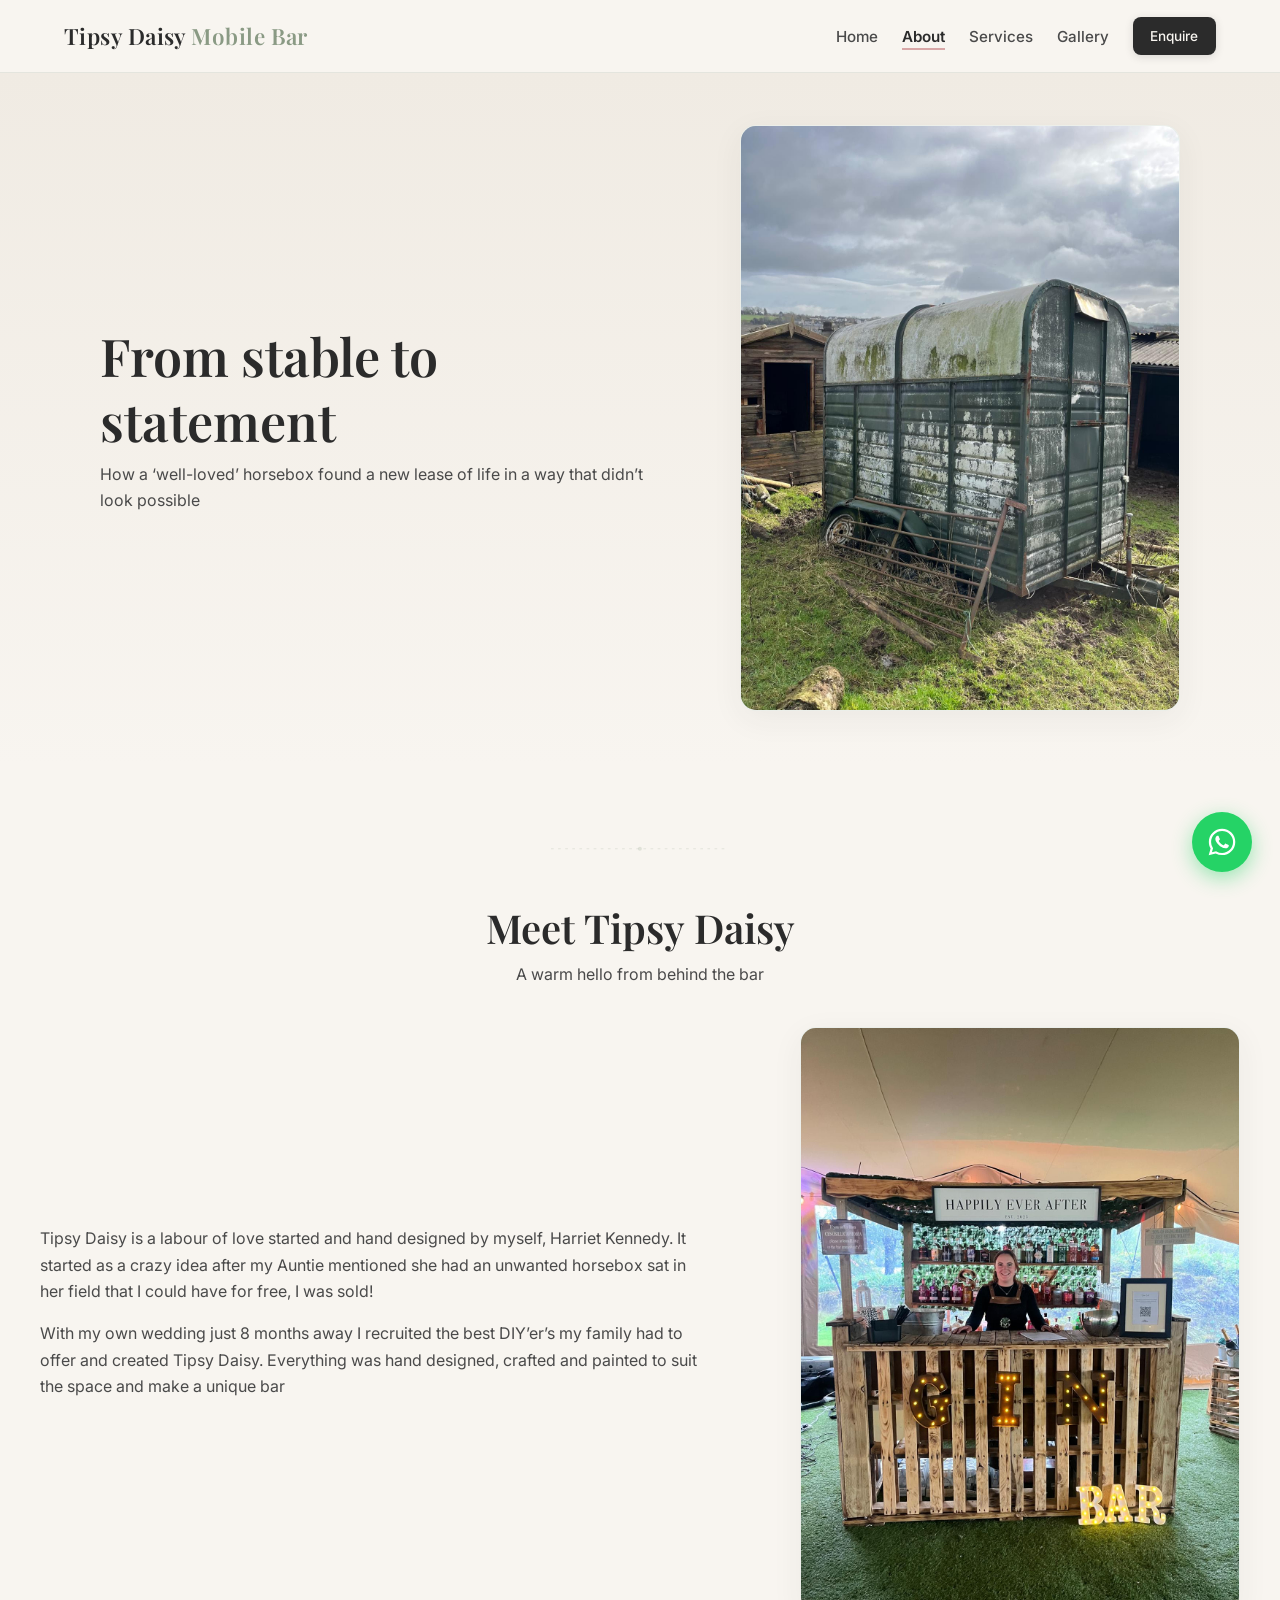
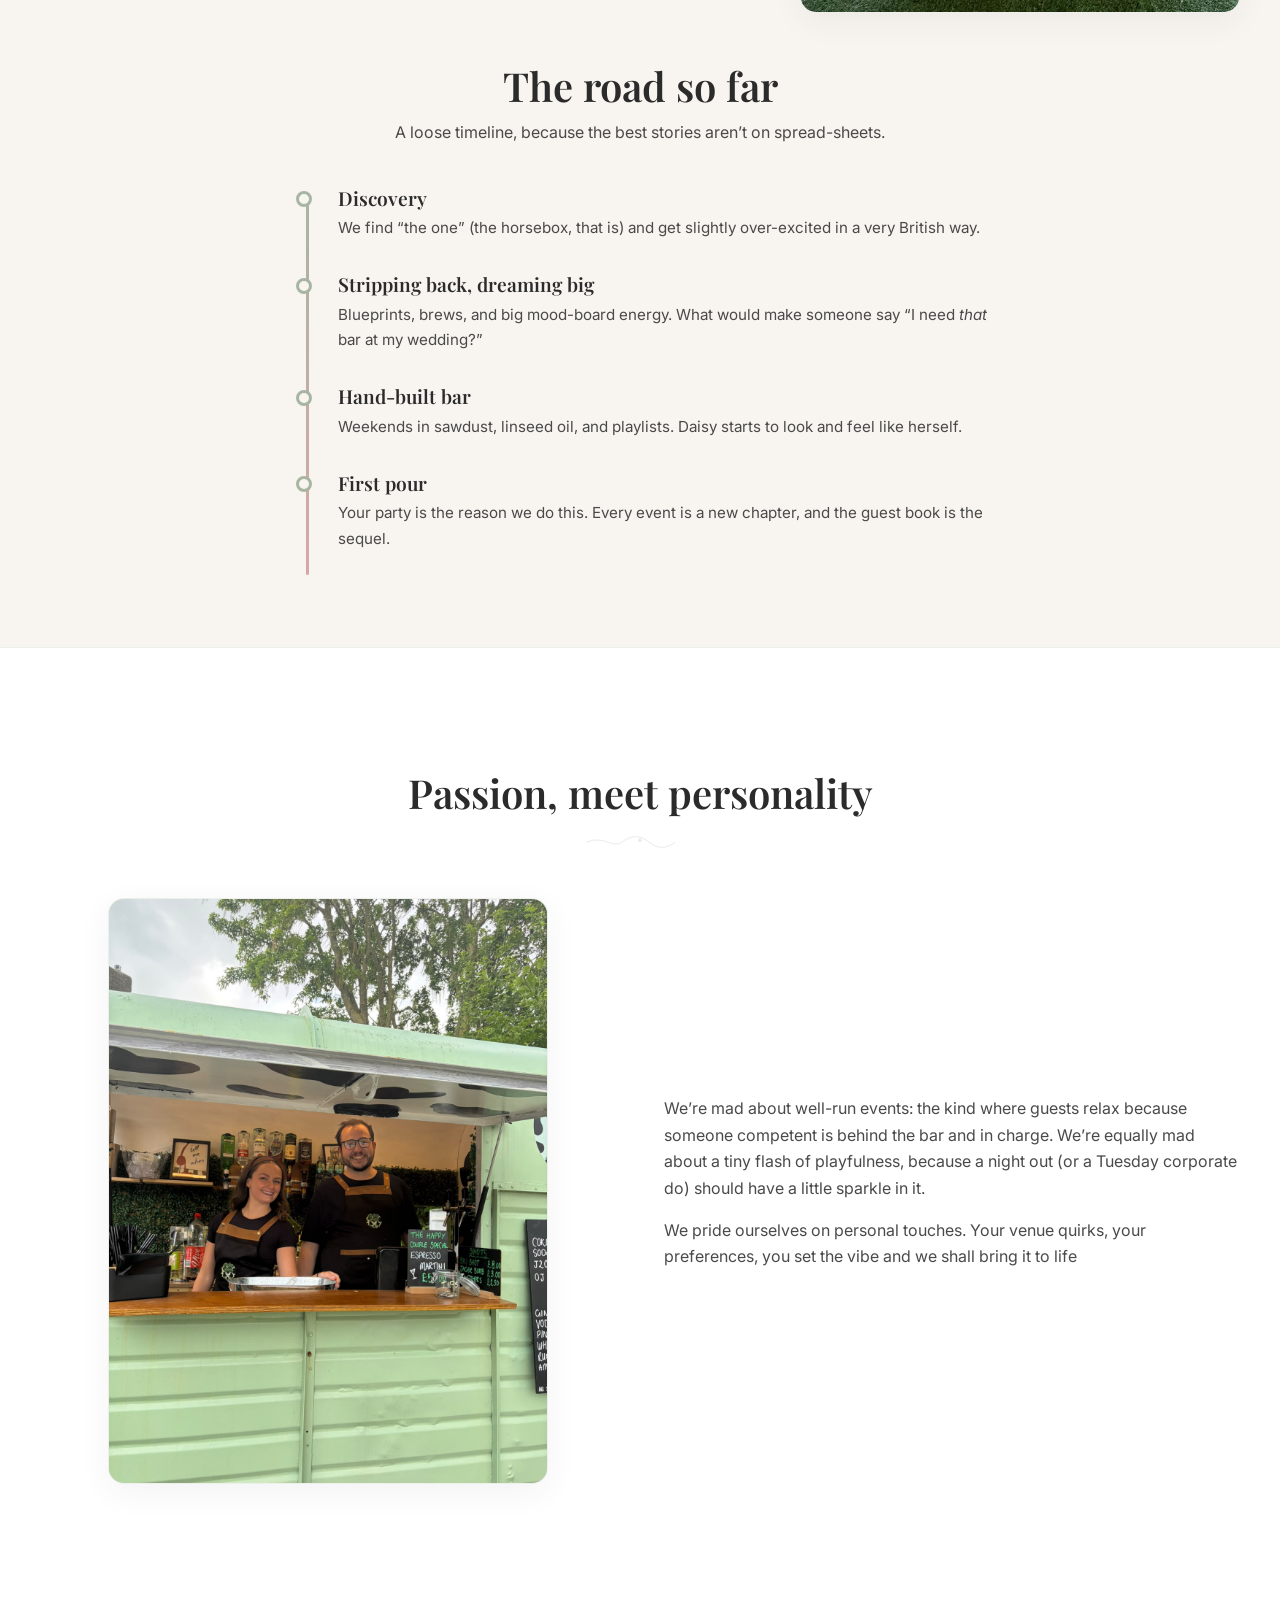
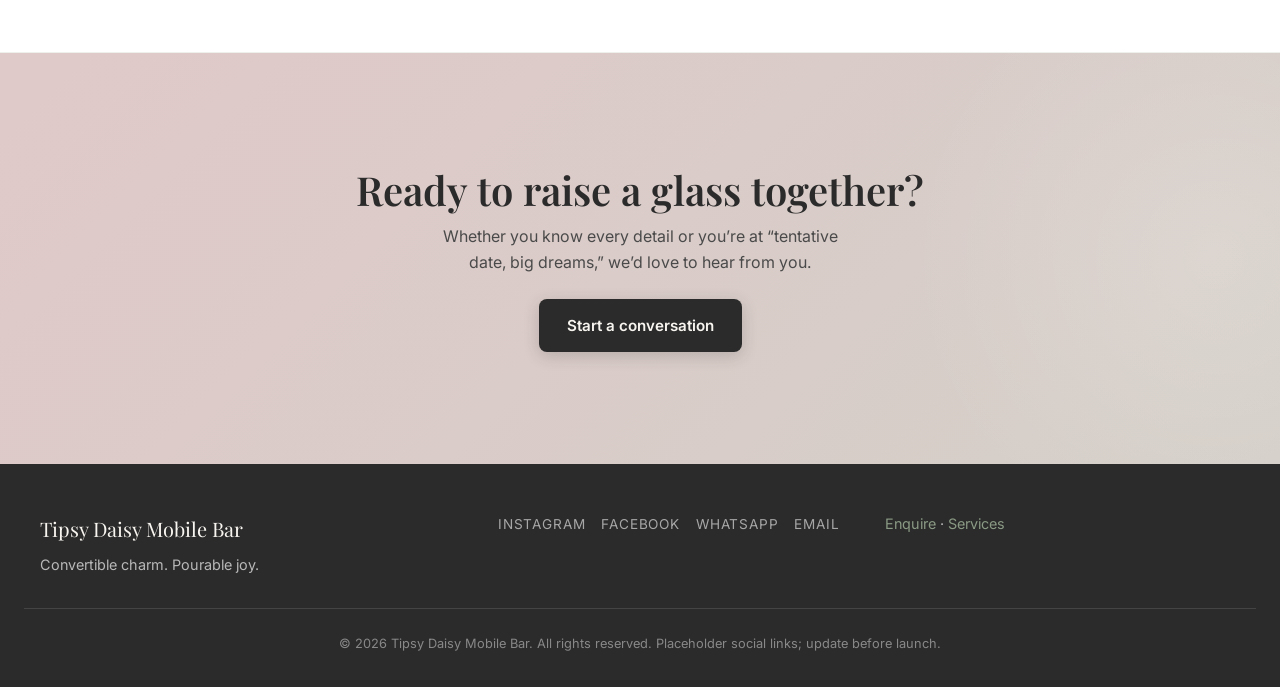
==== commit 491fb001: "Set the homepage heading in capitals and remove em dashes. Scale the hero title so the capitals fit " ====
--- a/about.html
+++ b/about.html
@@ -138,7 +138,7 @@
             </li>
             <li>
               <h3>Hand-built bar</h3>
-              <p>Weekends in sawdust, linseed oil, and playlists. Daisy starts to look—and feel—like herself.</p>
+              <p>Weekends in sawdust, linseed oil, and playlists. Daisy starts to look and feel like herself.</p>
             </li>
             <li>
               <h3>First pour</h3>
@@ -165,7 +165,7 @@
           <div class="story-block story-block--reverse">
             <div class="story-text">
               <p>
-                We’re mad about well-run events—the kind where guests relax because someone competent is
+                We’re mad about well-run events: the kind where guests relax because someone competent is
                 behind the bar and in charge. We’re equally mad about a tiny flash of playfulness, because
                 a night out (or a Tuesday corporate do) should have a little sparkle in it.
               </p>
--- a/css/styles.css
+++ b/css/styles.css
@@ -1,4 +1,4 @@
-/* Tipsy Daisy Mobile Bar — main stylesheet */
+/* Tipsy Daisy Mobile Bar: main stylesheet */
 
 :root {
   --cream: #F8F5F0;
@@ -449,9 +449,26 @@
 
 .hero--photo h1 {
   color: var(--cream);
-  max-width: 16ch;
+  max-width: 18em;
   margin-inline: auto;
+  text-transform: uppercase;
+  letter-spacing: 0.03em;
+  line-height: 1.12;
+  text-wrap: balance;
+  font-size: clamp(1.35rem, 6.4vw, 3.05rem);
   text-shadow: 0 2px 24px rgba(0, 0, 0, 0.35);
+}
+
+@media (max-width: 480px) {
+  .hero--photo .hero-inner {
+    padding-top: 4.5rem;
+    padding-bottom: 2.75rem;
+  }
+
+  .hero--photo h1 {
+    max-width: 100%;
+    letter-spacing: 0.02em;
+  }
 }
 
 .hero--photo .lead {
@@ -768,7 +785,7 @@
   object-position: center;
 }
 
-/* Full gallery page — same cell size, same gaps */
+/* Full gallery page: same cell size, same gaps */
 .gallery-page-grid {
   display: grid;
   grid-template-columns: repeat(2, minmax(0, 1fr));
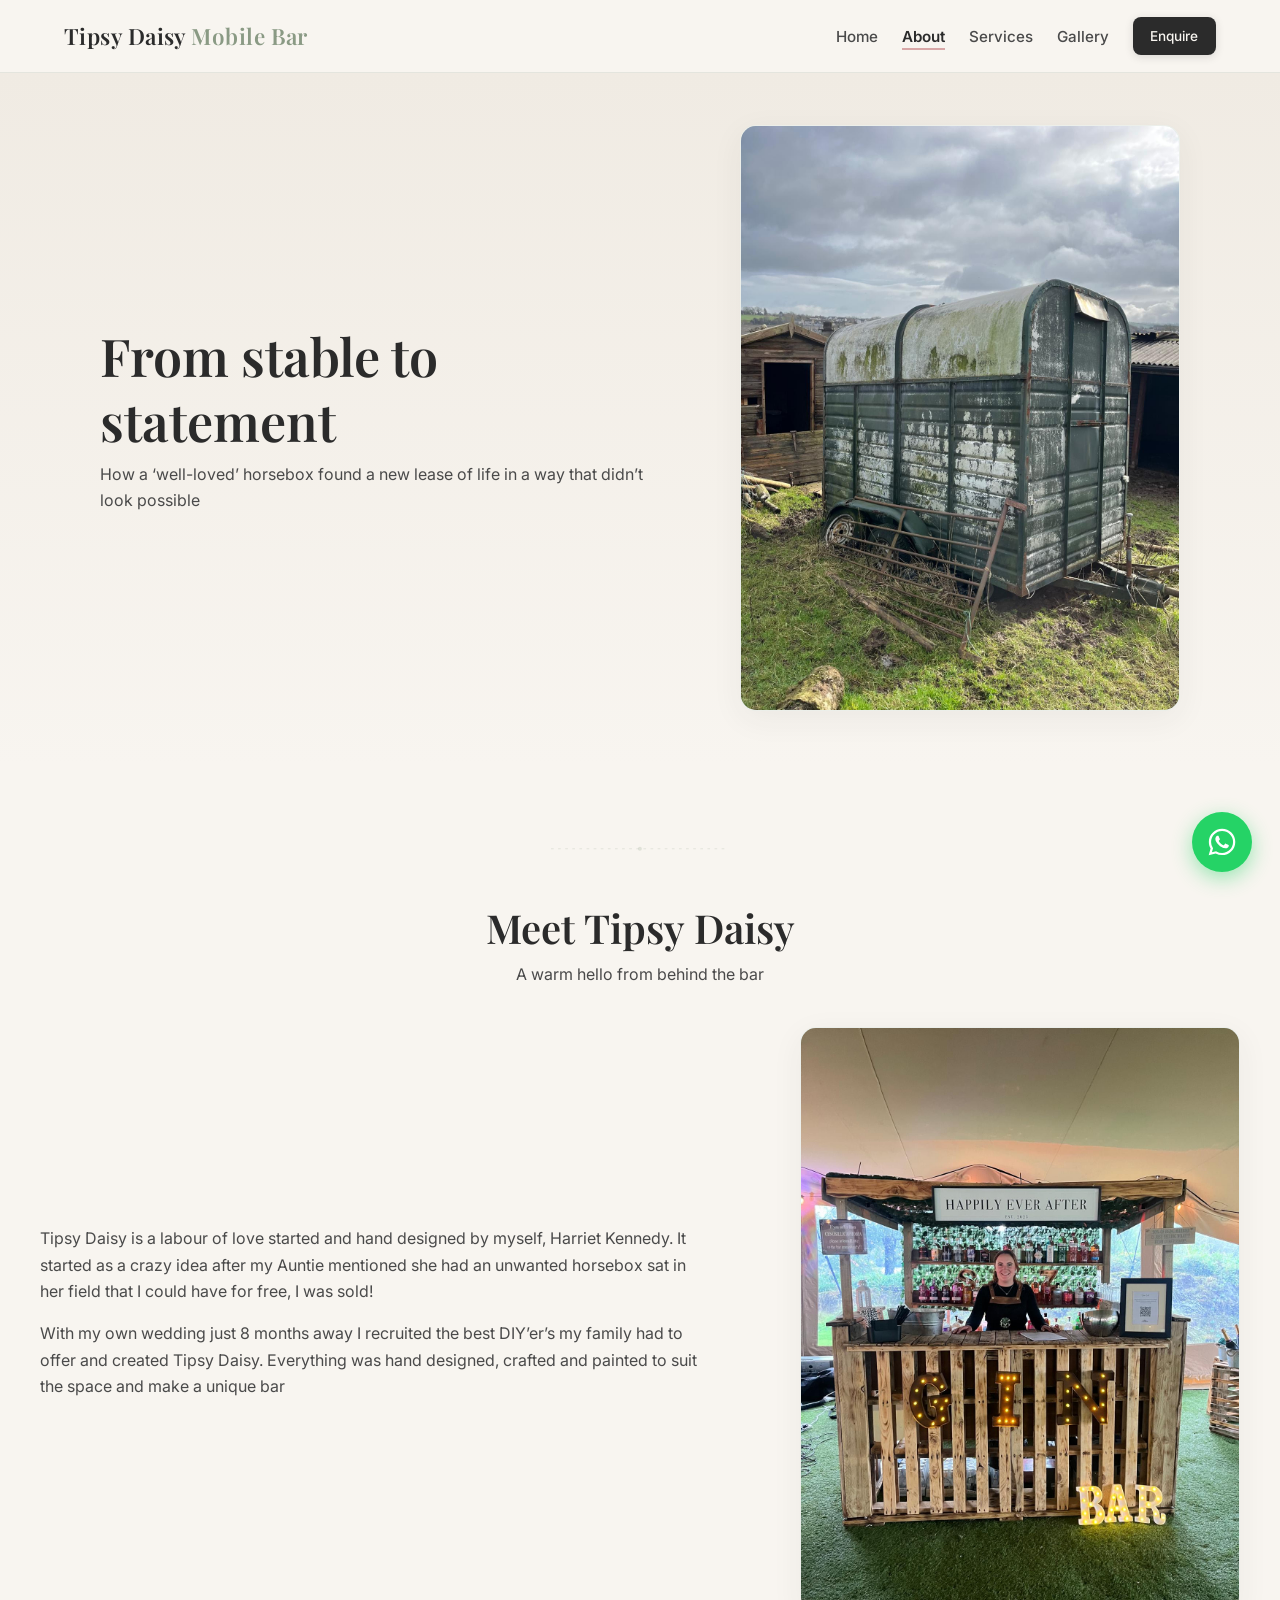
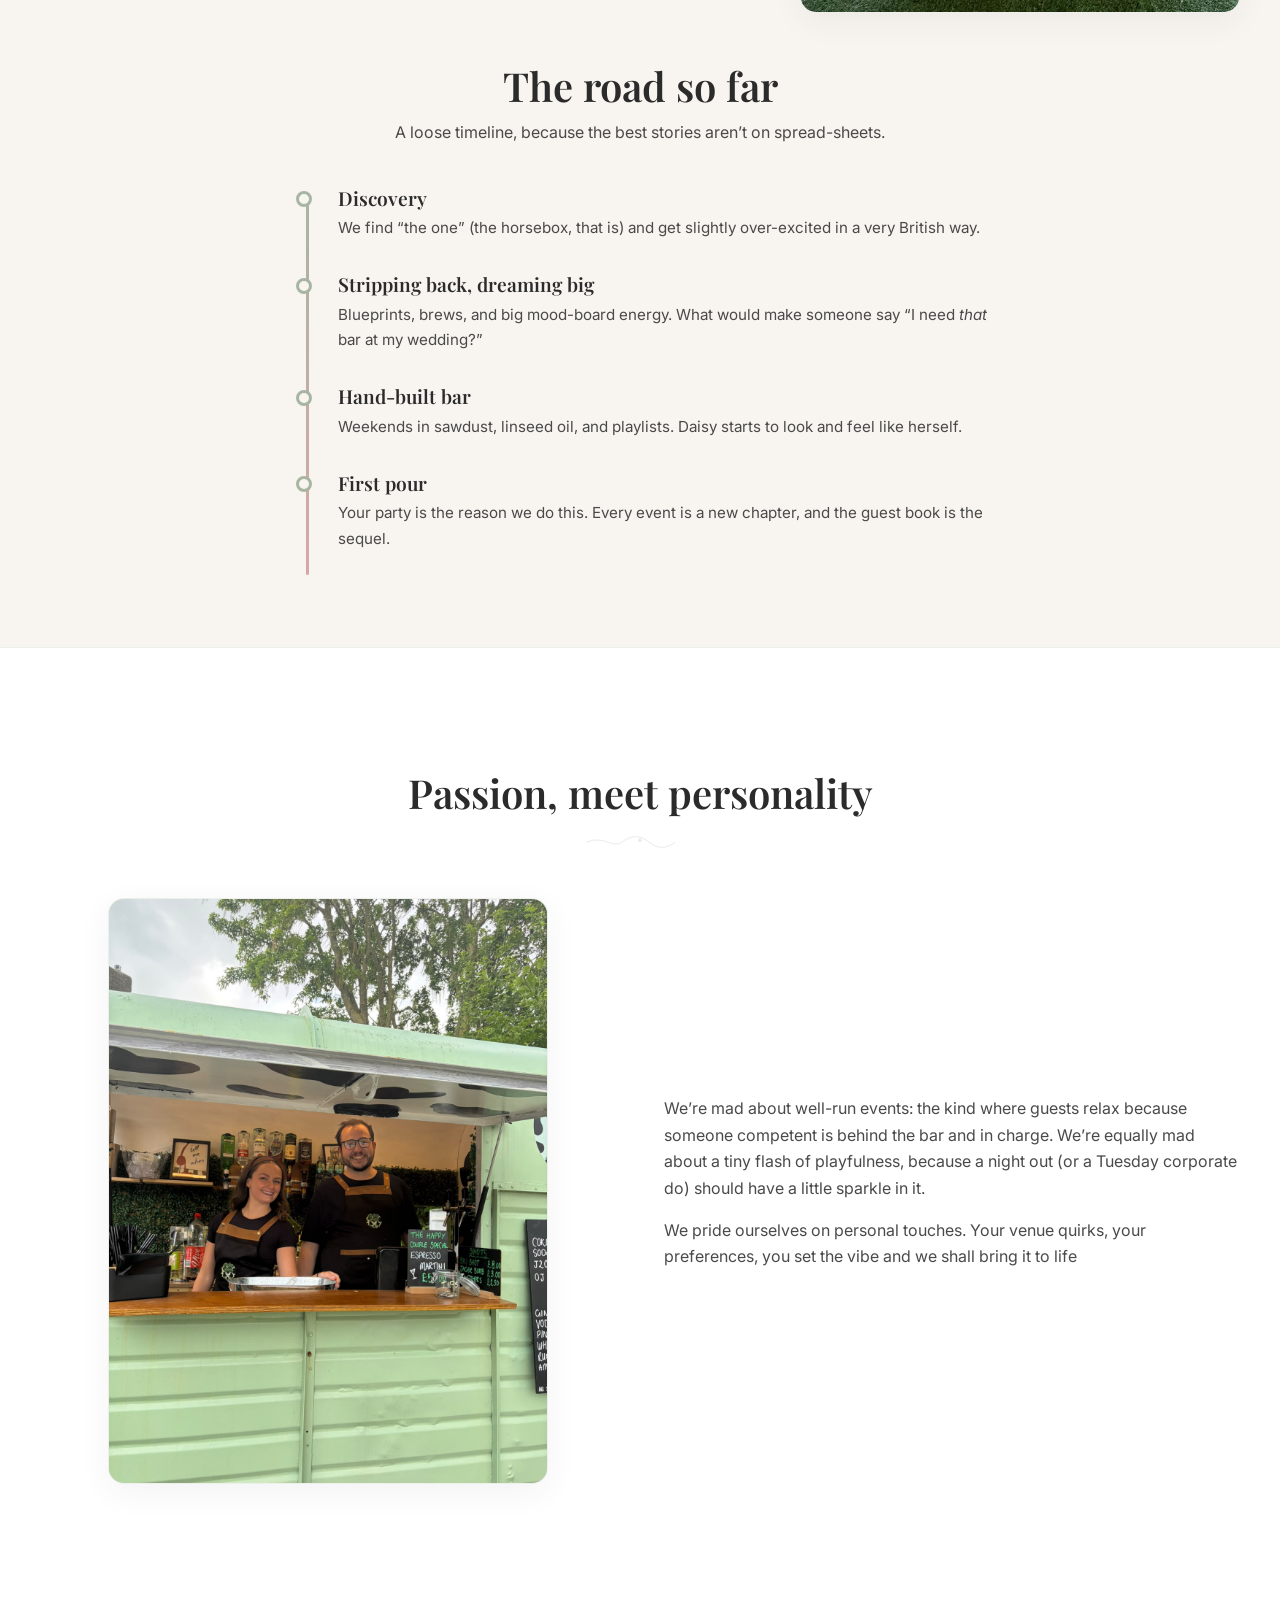
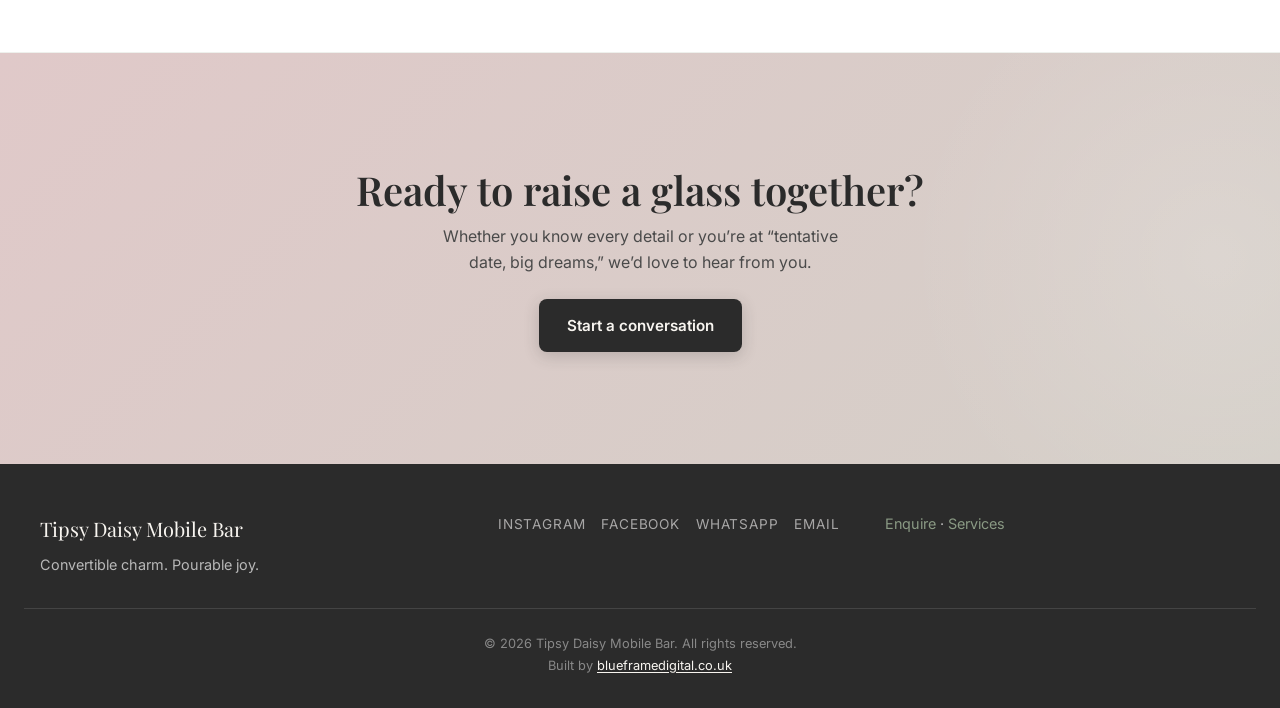
==== commit 9bcb8a8b: "Replace the footer placeholder with a Blue Frame Digital credit. Link the domain on every page and k" ====
--- a/about.html
+++ b/about.html
@@ -220,8 +220,8 @@
         </div>
       </div>
       <div class="footer-bottom">
-        © <span id="y"></span> Tipsy Daisy Mobile Bar. All rights reserved. Placeholder social links; update
-        before launch.
+        <p>© <span id="y"></span> Tipsy Daisy Mobile Bar. All rights reserved.</p>
+        <p class="footer-credit">Built by <a href="https://blueframedigital.co.uk" rel="noopener noreferrer" target="_blank">blueframedigital.co.uk</a></p>
       </div>
     </footer>
     <script src="js/main.js" defer></script>
--- a/css/styles.css
+++ b/css/styles.css
@@ -925,21 +925,38 @@
   border-bottom: 1px solid rgba(168, 181, 162, 0.2);
 }
 
+.testimonials .section-title {
+  max-width: 16em;
+  text-wrap: balance;
+}
+
 .testimonial-grid {
   display: grid;
   gap: 1.5rem;
   grid-template-columns: 1fr;
+  justify-content: center;
 }
 
 @media (min-width: 768px) {
   .testimonial-grid {
-    grid-template-columns: repeat(3, 1fr);
+    grid-template-columns: repeat(3, minmax(0, 24rem));
+  }
+
+  .testimonial-grid:has(> :only-child) {
+    grid-template-columns: minmax(0, 42rem);
+  }
+
+  .testimonial-grid:has(> :nth-child(2):last-child) {
+    grid-template-columns: repeat(2, minmax(0, 28rem));
   }
 }
 
 .testimonial-card {
+  display: flex;
+  flex-direction: column;
+  margin: 0;
   background: var(--cream);
-  padding: 1.75rem;
+  padding: 1.75rem 1.5rem;
   border-radius: var(--radius-lg);
   border-left: 4px solid var(--rose);
   box-shadow: var(--shadow-soft);
@@ -948,13 +965,27 @@
   transition: transform var(--transition);
 }
 
+.testimonial-card p {
+  margin: 0;
+  font-size: clamp(1.05rem, 2.4vw, 1.25rem);
+  line-height: 1.7;
+  text-wrap: pretty;
+}
+
+@media (max-width: 480px) {
+  .testimonial-card {
+    padding: 1.35rem 1.15rem;
+  }
+}
+
 .testimonial-card:hover {
   transform: translateY(-3px);
 }
 
 .testimonial-card cite {
   display: block;
-  margin-top: 1rem;
+  margin-top: auto;
+  padding-top: 1rem;
   font-style: normal;
   font-weight: 600;
   color: var(--charcoal);
@@ -1564,6 +1595,31 @@
   text-align: center;
   font-size: 0.8rem;
   color: #888;
+}
+
+.footer-bottom p {
+  margin: 0;
+}
+
+.footer-credit {
+  margin-top: 0.45rem;
+}
+
+.footer-bottom a {
+  color: var(--cream);
+  text-decoration: underline;
+  text-underline-offset: 0.18em;
+}
+
+.footer-bottom a:hover,
+.footer-bottom a:focus-visible {
+  color: var(--rose);
+}
+
+@media (max-width: 700px) {
+  .site-footer {
+    padding-bottom: 6rem;
+  }
 }
 
 /* Floating WhatsApp button */
